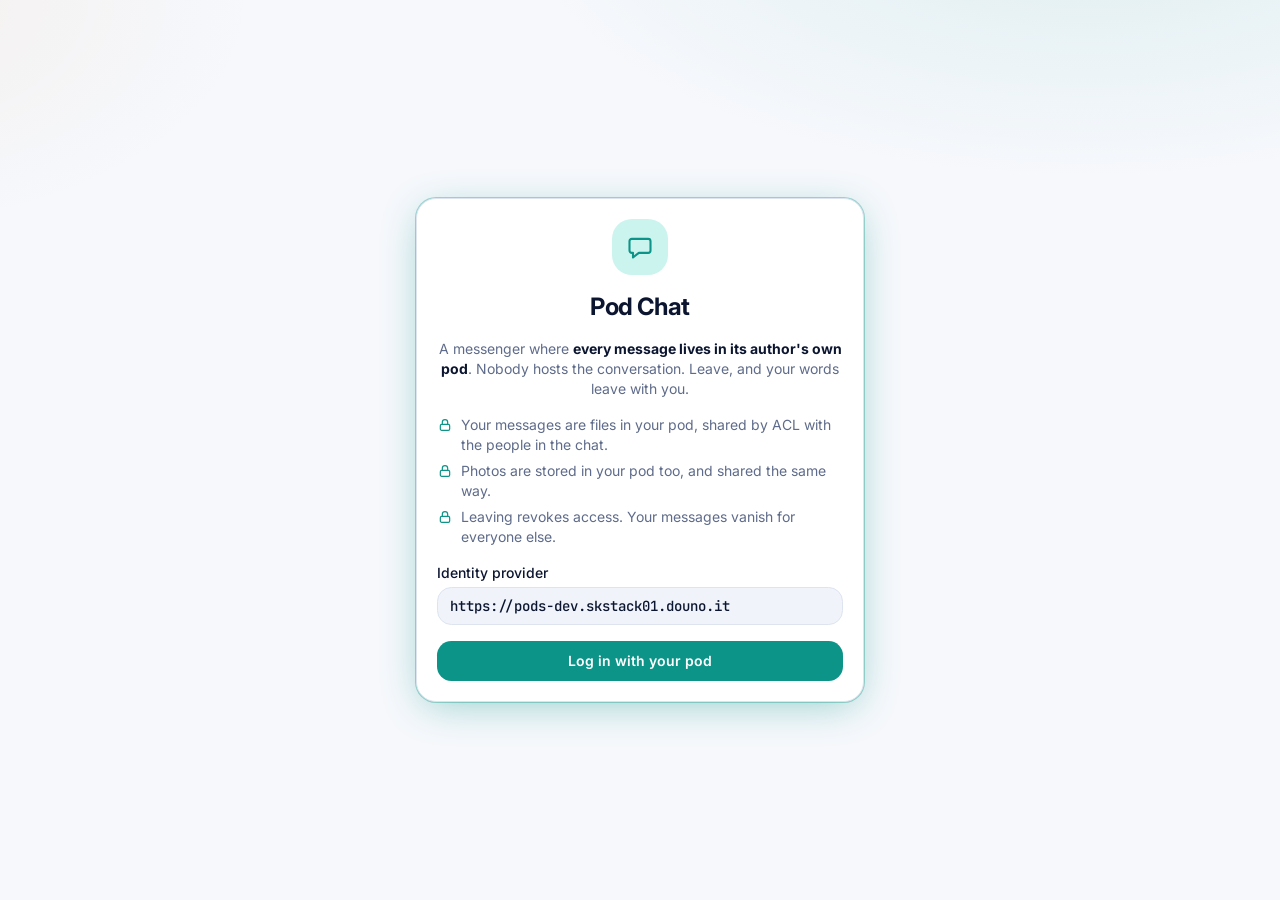
==== index.html @ c7bb0869 "deploy: Pod Chat from skpods b0cca74 Co-Authored-By: Claude Opus 5.5 <noreply@anthropic.com>" ====
<!doctype html>
<html lang="en">
  <head>
    <meta charset="UTF-8" />
    <meta name="viewport" content="width=device-width, initial-scale=1.0, viewport-fit=cover" />
    <meta name="theme-color" content="#0b1530" />
    <meta name="description" content="Pod Chat: a messenger where every message lives in its author's own Solid pod." />
    <title>Pod Chat</title>
    <link rel="icon" href="data:image/svg+xml,%3Csvg xmlns='http://www.w3.org/2000/svg' viewBox='0 0 32 32'%3E%3Crect width='32' height='32' rx='9' fill='%230b1530'/%3E%3Cpath d='M8 9h16a2 2 0 0 1 2 2v8a2 2 0 0 1-2 2h-8l-5 4v-4H8a2 2 0 0 1-2-2v-8a2 2 0 0 1 2-2z' fill='%232dd4bf'/%3E%3C/svg%3E" />
    <link rel="preconnect" href="https://fonts.googleapis.com" />
    <link rel="preconnect" href="https://fonts.gstatic.com" crossorigin />
    <link href="https://fonts.googleapis.com/css2?family=Inter:wght@400;500;600;700&family=JetBrains+Mono:wght@400;500&display=swap" rel="stylesheet" />
    <script type="module" crossorigin src="/assets/index-Bo4i4Fos.js"></script>
    <link rel="stylesheet" crossorigin href="/assets/index-zlGvlYJm.css">
  </head>
  <body>
    <div id="root"></div>
  </body>
</html>
---- assets/index-zlGvlYJm.css ----
*,:before,:after{--tw-border-spacing-x: 0;--tw-border-spacing-y: 0;--tw-translate-x: 0;--tw-translate-y: 0;--tw-rotate: 0;--tw-skew-x: 0;--tw-skew-y: 0;--tw-scale-x: 1;--tw-scale-y: 1;--tw-pan-x: ;--tw-pan-y: ;--tw-pinch-zoom: ;--tw-scroll-snap-strictness: proximity;--tw-gradient-from-position: ;--tw-gradient-via-position: ;--tw-gradient-to-position: ;--tw-ordinal: ;--tw-slashed-zero: ;--tw-numeric-figure: ;--tw-numeric-spacing: ;--tw-numeric-fraction: ;--tw-ring-inset: ;--tw-ring-offset-width: 0px;--tw-ring-offset-color: #fff;--tw-ring-color: rgb(59 130 246 / .5);--tw-ring-offset-shadow: 0 0 #0000;--tw-ring-shadow: 0 0 #0000;--tw-shadow: 0 0 #0000;--tw-shadow-colored: 0 0 #0000;--tw-blur: ;--tw-brightness: ;--tw-contrast: ;--tw-grayscale: ;--tw-hue-rotate: ;--tw-invert: ;--tw-saturate: ;--tw-sepia: ;--tw-drop-shadow: ;--tw-backdrop-blur: ;--tw-backdrop-brightness: ;--tw-backdrop-contrast: ;--tw-backdrop-grayscale: ;--tw-backdrop-hue-rotate: ;--tw-backdrop-invert: ;--tw-backdrop-opacity: ;--tw-backdrop-saturate: ;--tw-backdrop-sepia: ;--tw-contain-size: ;--tw-contain-layout: ;--tw-contain-paint: ;--tw-contain-style: }::backdrop{--tw-border-spacing-x: 0;--tw-border-spacing-y: 0;--tw-translate-x: 0;--tw-translate-y: 0;--tw-rotate: 0;--tw-skew-x: 0;--tw-skew-y: 0;--tw-scale-x: 1;--tw-scale-y: 1;--tw-pan-x: ;--tw-pan-y: ;--tw-pinch-zoom: ;--tw-scroll-snap-strictness: proximity;--tw-gradient-from-position: ;--tw-gradient-via-position: ;--tw-gradient-to-position: ;--tw-ordinal: ;--tw-slashed-zero: ;--tw-numeric-figure: ;--tw-numeric-spacing: ;--tw-numeric-fraction: ;--tw-ring-inset: ;--tw-ring-offset-width: 0px;--tw-ring-offset-color: #fff;--tw-ring-color: rgb(59 130 246 / .5);--tw-ring-offset-shadow: 0 0 #0000;--tw-ring-shadow: 0 0 #0000;--tw-shadow: 0 0 #0000;--tw-shadow-colored: 0 0 #0000;--tw-blur: ;--tw-brightness: ;--tw-contrast: ;--tw-grayscale: ;--tw-hue-rotate: ;--tw-invert: ;--tw-saturate: ;--tw-sepia: ;--tw-drop-shadow: ;--tw-backdrop-blur: ;--tw-backdrop-brightness: ;--tw-backdrop-contrast: ;--tw-backdrop-grayscale: ;--tw-backdrop-hue-rotate: ;--tw-backdrop-invert: ;--tw-backdrop-opacity: ;--tw-backdrop-saturate: ;--tw-backdrop-sepia: ;--tw-contain-size: ;--tw-contain-layout: ;--tw-contain-paint: ;--tw-contain-style: }*,:before,:after{box-sizing:border-box;border-width:0;border-style:solid;border-color:#e5e7eb}:before,:after{--tw-content: ""}html,:host{line-height:1.5;-webkit-text-size-adjust:100%;-moz-tab-size:4;-o-tab-size:4;tab-size:4;font-family:Inter,ui-sans-serif,system-ui,-apple-system,Segoe UI,Roboto,sans-serif;font-feature-settings:normal;font-variation-settings:normal;-webkit-tap-highlight-color:transparent}body{margin:0;line-height:inherit}hr{height:0;color:inherit;border-top-width:1px}abbr:where([title]){-webkit-text-decoration:underline dotted;text-decoration:underline dotted}h1,h2,h3,h4,h5,h6{font-size:inherit;font-weight:inherit}a{color:inherit;text-decoration:inherit}b,strong{font-weight:bolder}code,kbd,samp,pre{font-family:JetBrains Mono,ui-monospace,SFMono-Regular,Menlo,monospace;font-feature-settings:normal;font-variation-settings:normal;font-size:1em}small{font-size:80%}sub,sup{font-size:75%;line-height:0;position:relative;vertical-align:baseline}sub{bottom:-.25em}sup{top:-.5em}table{text-indent:0;border-color:inherit;border-collapse:collapse}button,input,optgroup,select,textarea{font-family:inherit;font-feature-settings:inherit;font-variation-settings:inherit;font-size:100%;font-weight:inherit;line-height:inherit;letter-spacing:inherit;color:inherit;margin:0;padding:0}button,select{text-transform:none}button,input:where([type=button]),input:where([type=reset]),input:where([type=submit]){-webkit-appearance:button;background-color:transparent;background-image:none}:-moz-focusring{outline:auto}:-moz-ui-invalid{box-shadow:none}progress{vertical-align:baseline}::-webkit-inner-spin-button,::-webkit-outer-spin-button{height:auto}[type=search]{-webkit-appearance:textfield;outline-offset:-2px}::-webkit-search-decoration{-webkit-appearance:none}::-webkit-file-upload-button{-webkit-appearance:button;font:inherit}summary{display:list-item}blockquote,dl,dd,h1,h2,h3,h4,h5,h6,hr,figure,p,pre{margin:0}fieldset{margin:0;padding:0}legend{padding:0}ol,ul,menu{list-style:none;margin:0;padding:0}dialog{padding:0}textarea{resize:vertical}input::-moz-placeholder,textarea::-moz-placeholder{opacity:1;color:#9ca3af}input::placeholder,textarea::placeholder{opacity:1;color:#9ca3af}button,[role=button]{cursor:pointer}:disabled{cursor:default}img,svg,video,canvas,audio,iframe,embed,object{display:block;vertical-align:middle}img,video{max-width:100%;height:auto}[hidden]:where(:not([hidden=until-found])){display:none}html{--tw-bg-opacity: 1;background-color:rgb(var(--skp-bg) / var(--tw-bg-opacity, 1));font-family:Inter,ui-sans-serif,system-ui,-apple-system,Segoe UI,Roboto,sans-serif;--tw-text-opacity: 1;color:rgb(var(--skp-ink) / var(--tw-text-opacity, 1));-webkit-font-smoothing:antialiased;-moz-osx-font-smoothing:grayscale}body{min-height:100vh;background-image:radial-gradient(60rem 28rem at 85% -10%,rgb(var(--skp-brand) / .1),transparent 60%),radial-gradient(40rem 24rem at -10% 0%,rgb(var(--skp-warm) / .06),transparent 60%);background-attachment:fixed}:focus-visible{outline:2px solid transparent;outline-offset:2px;--tw-ring-offset-shadow: var(--tw-ring-inset) 0 0 0 var(--tw-ring-offset-width) var(--tw-ring-offset-color);--tw-ring-shadow: var(--tw-ring-inset) 0 0 0 calc(2px + var(--tw-ring-offset-width)) var(--tw-ring-color);box-shadow:var(--tw-ring-offset-shadow),var(--tw-ring-shadow),var(--tw-shadow, 0 0 #0000);--tw-ring-opacity: 1;--tw-ring-color: rgb(var(--skp-brand) / var(--tw-ring-opacity, 1));--tw-ring-offset-width: 2px;--tw-ring-offset-color: rgb(var(--skp-bg) / 1)}::-moz-selection{background:rgb(var(--skp-brand) / .3)}::selection{background:rgb(var(--skp-brand) / .3)}.container{width:100%}@media (min-width: 640px){.container{max-width:640px}}@media (min-width: 768px){.container{max-width:768px}}@media (min-width: 1024px){.container{max-width:1024px}}@media (min-width: 1280px){.container{max-width:1280px}}@media (min-width: 1536px){.container{max-width:1536px}}.skp-card{border-radius:1.25rem;border-width:1px;--tw-border-opacity: 1;border-color:rgb(var(--skp-line) / var(--tw-border-opacity, 1));--tw-bg-opacity: 1;background-color:rgb(var(--skp-surface) / var(--tw-bg-opacity, 1));--tw-shadow: 0 1px 2px rgb(var(--skp-shadow) / .06), 0 8px 24px -12px rgb(var(--skp-shadow) / .18);--tw-shadow-colored: 0 1px 2px var(--tw-shadow-color), 0 8px 24px -12px var(--tw-shadow-color);box-shadow:var(--tw-ring-offset-shadow, 0 0 #0000),var(--tw-ring-shadow, 0 0 #0000),var(--tw-shadow)}.skp-btn-primary{display:inline-flex;align-items:center;justify-content:center;gap:.5rem;border-radius:.9rem;padding:.625rem 1rem;font-size:.875rem;line-height:1.25rem;font-weight:600;transition-property:color,background-color,border-color,text-decoration-color,fill,stroke,opacity,box-shadow,transform,filter,backdrop-filter;transition-timing-function:cubic-bezier(.4,0,.2,1);transition-duration:.15s}.skp-btn-primary:active{--tw-scale-x: .98;--tw-scale-y: .98;transform:translate(var(--tw-translate-x),var(--tw-translate-y)) rotate(var(--tw-rotate)) skew(var(--tw-skew-x)) skewY(var(--tw-skew-y)) scaleX(var(--tw-scale-x)) scaleY(var(--tw-scale-y))}.skp-btn-primary:disabled{pointer-events:none;opacity:.5}.skp-btn-primary{--tw-bg-opacity: 1;background-color:rgb(var(--skp-brand) / var(--tw-bg-opacity, 1));--tw-text-opacity: 1;color:rgb(var(--skp-brand-ink) / var(--tw-text-opacity, 1))}.skp-btn-primary:hover{--tw-shadow: 0 0 0 1px rgb(var(--skp-brand) / .35), 0 8px 40px -8px rgb(var(--skp-brand) / .45);--tw-shadow-colored: 0 0 0 1px var(--tw-shadow-color), 0 8px 40px -8px var(--tw-shadow-color);box-shadow:var(--tw-ring-offset-shadow, 0 0 #0000),var(--tw-ring-shadow, 0 0 #0000),var(--tw-shadow)}.skp-btn-secondary{display:inline-flex;align-items:center;justify-content:center;gap:.5rem;border-radius:.9rem;padding:.625rem 1rem;font-size:.875rem;line-height:1.25rem;font-weight:600;transition-property:color,background-color,border-color,text-decoration-color,fill,stroke,opacity,box-shadow,transform,filter,backdrop-filter;transition-timing-function:cubic-bezier(.4,0,.2,1);transition-duration:.15s}.skp-btn-secondary:active{--tw-scale-x: .98;--tw-scale-y: .98;transform:translate(var(--tw-translate-x),var(--tw-translate-y)) rotate(var(--tw-rotate)) skew(var(--tw-skew-x)) skewY(var(--tw-skew-y)) scaleX(var(--tw-scale-x)) scaleY(var(--tw-scale-y))}.skp-btn-secondary:disabled{pointer-events:none;opacity:.5}.skp-btn-secondary{border-width:1px;--tw-border-opacity: 1;border-color:rgb(var(--skp-line) / var(--tw-border-opacity, 1));--tw-bg-opacity: 1;background-color:rgb(var(--skp-surface-2) / var(--tw-bg-opacity, 1));--tw-text-opacity: 1;color:rgb(var(--skp-ink) / var(--tw-text-opacity, 1))}.skp-btn-secondary:hover{border-color:rgb(var(--skp-brand) / .6)}.skp-btn-danger{display:inline-flex;align-items:center;justify-content:center;gap:.5rem;border-radius:.9rem;padding:.625rem 1rem;font-size:.875rem;line-height:1.25rem;font-weight:600;transition-property:color,background-color,border-color,text-decoration-color,fill,stroke,opacity,box-shadow,transform,filter,backdrop-filter;transition-timing-function:cubic-bezier(.4,0,.2,1);transition-duration:.15s}.skp-btn-danger:active{--tw-scale-x: .98;--tw-scale-y: .98;transform:translate(var(--tw-translate-x),var(--tw-translate-y)) rotate(var(--tw-rotate)) skew(var(--tw-skew-x)) skewY(var(--tw-skew-y)) scaleX(var(--tw-scale-x)) scaleY(var(--tw-scale-y))}.skp-btn-danger:disabled{pointer-events:none;opacity:.5}.skp-btn-danger{border-width:1px;border-color:rgb(var(--skp-danger) / .3);background-color:rgb(var(--skp-danger) / .1);--tw-text-opacity: 1;color:rgb(var(--skp-danger) / var(--tw-text-opacity, 1))}.skp-btn-danger:hover{background-color:rgb(var(--skp-danger) / .15)}.skp-btn-ghost{display:inline-flex;align-items:center;justify-content:center;gap:.5rem;border-radius:.9rem;padding:.625rem 1rem;font-size:.875rem;line-height:1.25rem;font-weight:600;transition-property:color,background-color,border-color,text-decoration-color,fill,stroke,opacity,box-shadow,transform,filter,backdrop-filter;transition-timing-function:cubic-bezier(.4,0,.2,1);transition-duration:.15s}.skp-btn-ghost:active{--tw-scale-x: .98;--tw-scale-y: .98;transform:translate(var(--tw-translate-x),var(--tw-translate-y)) rotate(var(--tw-rotate)) skew(var(--tw-skew-x)) skewY(var(--tw-skew-y)) scaleX(var(--tw-scale-x)) scaleY(var(--tw-scale-y))}.skp-btn-ghost:disabled{pointer-events:none;opacity:.5}.skp-btn-ghost{--tw-text-opacity: 1;color:rgb(var(--skp-muted) / var(--tw-text-opacity, 1))}.skp-btn-ghost:hover{--tw-bg-opacity: 1;background-color:rgb(var(--skp-surface-2) / var(--tw-bg-opacity, 1));--tw-text-opacity: 1;color:rgb(var(--skp-ink) / var(--tw-text-opacity, 1))}.sr-only{position:absolute;width:1px;height:1px;padding:0;margin:-1px;overflow:hidden;clip:rect(0,0,0,0);white-space:nowrap;border-width:0}.pointer-events-none{pointer-events:none}.pointer-events-auto{pointer-events:auto}.visible{visibility:visible}.collapse{visibility:collapse}.static{position:static}.fixed{position:fixed}.absolute{position:absolute}.relative{position:relative}.sticky{position:sticky}.inset-0{top:0;right:0;bottom:0;left:0}.inset-x-0{left:0;right:0}.inset-y-0{top:0;bottom:0}.-left-\[5px\]{left:-5px}.bottom-0{bottom:0}.bottom-2{bottom:.5rem}.bottom-20{bottom:5rem}.left-0{left:0}.left-0\.5{left:.125rem}.left-3{left:.75rem}.left-full{left:100%}.right-0{right:0}.right-\[28\%\]{right:28%}.top-0{top:0}.top-0\.5{top:.125rem}.top-1\.5{top:.375rem}.top-1\/2{top:50%}.z-10{z-index:10}.z-30{z-index:30}.z-40{z-index:40}.z-50{z-index:50}.m-4{margin:1rem}.m-auto{margin:auto}.mx-3{margin-left:.75rem;margin-right:.75rem}.mx-auto{margin-left:auto;margin-right:auto}.my-1\.5{margin-top:.375rem;margin-bottom:.375rem}.my-3{margin-top:.75rem;margin-bottom:.75rem}.mb-0\.5{margin-bottom:.125rem}.mb-1{margin-bottom:.25rem}.mb-2{margin-bottom:.5rem}.mb-3{margin-bottom:.75rem}.mb-4{margin-bottom:1rem}.ml-1{margin-left:.25rem}.ml-2{margin-left:.5rem}.ml-3{margin-left:.75rem}.ml-4{margin-left:1rem}.ml-auto{margin-left:auto}.mt-0\.5{margin-top:.125rem}.mt-1{margin-top:.25rem}.mt-10{margin-top:2.5rem}.mt-2{margin-top:.5rem}.mt-2\.5{margin-top:.625rem}.mt-3{margin-top:.75rem}.mt-5{margin-top:1.25rem}.block{display:block}.inline-block{display:inline-block}.flex{display:flex}.inline-flex{display:inline-flex}.\!hidden{display:none!important}.hidden{display:none}.\!h-10{height:2.5rem!important}.\!h-11{height:2.75rem!important}.\!h-4{height:1rem!important}.\!h-7{height:1.75rem!important}.h-1{height:.25rem}.h-10{height:2.5rem}.h-11{height:2.75rem}.h-12{height:3rem}.h-14{height:3.5rem}.h-16{height:4rem}.h-2{height:.5rem}.h-2\.5{height:.625rem}.h-3{height:.75rem}.h-5{height:1.25rem}.h-6{height:1.5rem}.h-7{height:1.75rem}.h-9{height:2.25rem}.h-\[100dvh\]{height:100dvh}.h-\[4\.25rem\]{height:4.25rem}.h-auto{height:auto}.h-full{height:100%}.max-h-36{max-height:9rem}.max-h-\[92dvh\]{max-height:92dvh}.max-h-full{max-height:100%}.min-h-0{min-height:0px}.min-h-\[2\.75rem\]{min-height:2.75rem}.min-h-screen{min-height:100vh}.\!w-10{width:2.5rem!important}.\!w-11{width:2.75rem!important}.\!w-4{width:1rem!important}.\!w-7{width:1.75rem!important}.w-1{width:.25rem}.w-1\/2{width:50%}.w-11{width:2.75rem}.w-12{width:3rem}.w-14{width:3.5rem}.w-2{width:.5rem}.w-2\.5{width:.625rem}.w-2\/3{width:66.666667%}.w-3\/5{width:60%}.w-40{width:10rem}.w-48{width:12rem}.w-5{width:1.25rem}.w-6{width:1.5rem}.w-7{width:1.75rem}.w-9{width:2.25rem}.w-\[min\(16rem\,70vw\)\]{width:min(16rem,70vw)}.w-full{width:100%}.min-w-0{min-width:0px}.min-w-16{min-width:4rem}.min-w-\[1\.4rem\]{min-width:1.4rem}.max-w-3xl{max-width:48rem}.max-w-40{max-width:10rem}.max-w-5xl{max-width:64rem}.max-w-\[82\%\]{max-width:82%}.max-w-full{max-width:100%}.max-w-md{max-width:28rem}.max-w-sm{max-width:24rem}.max-w-xs{max-width:20rem}.flex-1{flex:1 1 0%}.shrink-0{flex-shrink:0}.grow{flex-grow:1}.-translate-y-1\/2{--tw-translate-y: -50%;transform:translate(var(--tw-translate-x),var(--tw-translate-y)) rotate(var(--tw-rotate)) skew(var(--tw-skew-x)) skewY(var(--tw-skew-y)) scaleX(var(--tw-scale-x)) scaleY(var(--tw-scale-y))}.translate-x-5{--tw-translate-x: 1.25rem;transform:translate(var(--tw-translate-x),var(--tw-translate-y)) rotate(var(--tw-rotate)) skew(var(--tw-skew-x)) skewY(var(--tw-skew-y)) scaleX(var(--tw-scale-x)) scaleY(var(--tw-scale-y))}@keyframes dissolve{0%{opacity:1;filter:blur(0)}45%{opacity:.35;filter:blur(4px)}to{opacity:.85;filter:blur(0)}}.animate-dissolve{animation:dissolve .9s ease-out both}@keyframes fade-up{0%{opacity:0;transform:translateY(8px)}to{opacity:1;transform:none}}.animate-fade-up{animation:fade-up .35s ease-out both}@keyframes ping{75%,to{transform:scale(2);opacity:0}}.animate-ping{animation:ping 1s cubic-bezier(0,0,.2,1) infinite}@keyframes pop{0%{transform:scale(.96);opacity:0}to{transform:scale(1);opacity:1}}.animate-pop{animation:pop .18s ease-out both}@keyframes pulse{50%{opacity:.5}}.animate-pulse{animation:pulse 2s cubic-bezier(.4,0,.6,1) infinite}@keyframes pulse-ring{0%{box-shadow:0 0 rgb(var(--skp-brand) / .5)}to{box-shadow:0 0 0 10px rgb(var(--skp-brand) / 0)}}.animate-pulse-ring{animation:pulse-ring 1.6s ease-out infinite}@keyframes rise{0%{opacity:0;transform:translateY(6px) scale(.98)}to{opacity:1;transform:none}}.animate-rise{animation:rise .22s ease-out both}@keyframes spin{to{transform:rotate(360deg)}}.animate-spin{animation:spin 1s linear infinite}@keyframes toast-in{0%{opacity:0;transform:translateY(12px) scale(.98)}to{opacity:1;transform:none}}.animate-toast-in{animation:toast-in .22s ease-out both}.select-none{-webkit-user-select:none;-moz-user-select:none;user-select:none}.select-text{-webkit-user-select:text;-moz-user-select:text;user-select:text}.resize-none{resize:none}.flex-row{flex-direction:row}.flex-row-reverse{flex-direction:row-reverse}.flex-col{flex-direction:column}.flex-wrap{flex-wrap:wrap}.items-start{align-items:flex-start}.items-end{align-items:flex-end}.items-center{align-items:center}.items-baseline{align-items:baseline}.justify-start{justify-content:flex-start}.justify-end{justify-content:flex-end}.justify-center{justify-content:center}.justify-between{justify-content:space-between}.gap-0\.5{gap:.125rem}.gap-1{gap:.25rem}.gap-1\.5{gap:.375rem}.gap-2{gap:.5rem}.gap-3{gap:.75rem}.gap-x-3{-moz-column-gap:.75rem;column-gap:.75rem}.-space-x-1\.5>:not([hidden])~:not([hidden]){--tw-space-x-reverse: 0;margin-right:calc(-.375rem * var(--tw-space-x-reverse));margin-left:calc(-.375rem * calc(1 - var(--tw-space-x-reverse)))}.space-y-1>:not([hidden])~:not([hidden]){--tw-space-y-reverse: 0;margin-top:calc(.25rem * calc(1 - var(--tw-space-y-reverse)));margin-bottom:calc(.25rem * var(--tw-space-y-reverse))}.space-y-1\.5>:not([hidden])~:not([hidden]){--tw-space-y-reverse: 0;margin-top:calc(.375rem * calc(1 - var(--tw-space-y-reverse)));margin-bottom:calc(.375rem * var(--tw-space-y-reverse))}.space-y-2>:not([hidden])~:not([hidden]){--tw-space-y-reverse: 0;margin-top:calc(.5rem * calc(1 - var(--tw-space-y-reverse)));margin-bottom:calc(.5rem * var(--tw-space-y-reverse))}.space-y-3>:not([hidden])~:not([hidden]){--tw-space-y-reverse: 0;margin-top:calc(.75rem * calc(1 - var(--tw-space-y-reverse)));margin-bottom:calc(.75rem * var(--tw-space-y-reverse))}.space-y-4>:not([hidden])~:not([hidden]){--tw-space-y-reverse: 0;margin-top:calc(1rem * calc(1 - var(--tw-space-y-reverse)));margin-bottom:calc(1rem * var(--tw-space-y-reverse))}.space-y-6>:not([hidden])~:not([hidden]){--tw-space-y-reverse: 0;margin-top:calc(1.5rem * calc(1 - var(--tw-space-y-reverse)));margin-bottom:calc(1.5rem * var(--tw-space-y-reverse))}.divide-y>:not([hidden])~:not([hidden]){--tw-divide-y-reverse: 0;border-top-width:calc(1px * calc(1 - var(--tw-divide-y-reverse)));border-bottom-width:calc(1px * var(--tw-divide-y-reverse))}.divide-line>:not([hidden])~:not([hidden]){--tw-divide-opacity: 1;border-color:rgb(var(--skp-line) / var(--tw-divide-opacity, 1))}.self-end{align-self:flex-end}.overflow-hidden{overflow:hidden}.overflow-y-auto{overflow-y:auto}.overscroll-contain{overscroll-behavior:contain}.truncate{overflow:hidden;text-overflow:ellipsis;white-space:nowrap}.whitespace-pre-wrap{white-space:pre-wrap}.break-words{overflow-wrap:break-word}.break-all{word-break:break-all}.\!rounded-full{border-radius:9999px!important}.rounded{border-radius:.25rem}.rounded-2xl{border-radius:1.25rem}.rounded-3xl{border-radius:1.5rem}.rounded-full{border-radius:9999px}.rounded-lg{border-radius:.5rem}.rounded-md{border-radius:.375rem}.rounded-xl{border-radius:.9rem}.rounded-b-none{border-bottom-right-radius:0;border-bottom-left-radius:0}.rounded-bl-md{border-bottom-left-radius:.375rem}.rounded-br-md{border-bottom-right-radius:.375rem}.rounded-tl-md{border-top-left-radius:.375rem}.rounded-tr-md{border-top-right-radius:.375rem}.border{border-width:1px}.border-b{border-bottom-width:1px}.border-l{border-left-width:1px}.border-r{border-right-width:1px}.border-t{border-top-width:1px}.border-dashed{border-style:dashed}.border-brand{--tw-border-opacity: 1;border-color:rgb(var(--skp-brand) / var(--tw-border-opacity, 1))}.border-brand\/40{border-color:rgb(var(--skp-brand) / .4)}.border-danger\/30{border-color:rgb(var(--skp-danger) / .3)}.border-danger\/40{border-color:rgb(var(--skp-danger) / .4)}.border-line{--tw-border-opacity: 1;border-color:rgb(var(--skp-line) / var(--tw-border-opacity, 1))}.border-ok\/30{border-color:rgb(var(--skp-ok) / .3)}.border-ok\/40{border-color:rgb(var(--skp-ok) / .4)}.border-teal-700{--tw-border-opacity: 1;border-color:rgb(15 118 110 / var(--tw-border-opacity, 1))}.border-transparent{border-color:transparent}.border-warm\/40{border-color:rgb(var(--skp-warm) / .4)}.border-warn\/30{border-color:rgb(var(--skp-warn) / .3)}.border-warn\/40{border-color:rgb(var(--skp-warn) / .4)}.bg-bg{--tw-bg-opacity: 1;background-color:rgb(var(--skp-bg) / var(--tw-bg-opacity, 1))}.bg-bg\/80{background-color:rgb(var(--skp-bg) / .8)}.bg-bg\/90{background-color:rgb(var(--skp-bg) / .9)}.bg-black\/85{background-color:#000000d9}.bg-brand{--tw-bg-opacity: 1;background-color:rgb(var(--skp-brand) / var(--tw-bg-opacity, 1))}.bg-brand-soft{--tw-bg-opacity: 1;background-color:rgb(var(--skp-brand-soft) / var(--tw-bg-opacity, 1))}.bg-brand-soft\/50{background-color:rgb(var(--skp-brand-soft) / .5)}.bg-brand-soft\/60{background-color:rgb(var(--skp-brand-soft) / .6)}.bg-brand\/10{background-color:rgb(var(--skp-brand) / .1)}.bg-danger{--tw-bg-opacity: 1;background-color:rgb(var(--skp-danger) / var(--tw-bg-opacity, 1))}.bg-danger\/10{background-color:rgb(var(--skp-danger) / .1)}.bg-danger\/5{background-color:rgb(var(--skp-danger) / .05)}.bg-line{--tw-bg-opacity: 1;background-color:rgb(var(--skp-line) / var(--tw-bg-opacity, 1))}.bg-muted{--tw-bg-opacity: 1;background-color:rgb(var(--skp-muted) / var(--tw-bg-opacity, 1))}.bg-navy-950\/60{background-color:#070d1f99}.bg-ok{--tw-bg-opacity: 1;background-color:rgb(var(--skp-ok) / var(--tw-bg-opacity, 1))}.bg-ok\/10{background-color:rgb(var(--skp-ok) / .1)}.bg-surface{--tw-bg-opacity: 1;background-color:rgb(var(--skp-surface) / var(--tw-bg-opacity, 1))}.bg-surface-2{--tw-bg-opacity: 1;background-color:rgb(var(--skp-surface-2) / var(--tw-bg-opacity, 1))}.bg-surface\/90{background-color:rgb(var(--skp-surface) / .9)}.bg-surface\/95{background-color:rgb(var(--skp-surface) / .95)}.bg-teal-700{--tw-bg-opacity: 1;background-color:rgb(15 118 110 / var(--tw-bg-opacity, 1))}.bg-warm{--tw-bg-opacity: 1;background-color:rgb(var(--skp-warm) / var(--tw-bg-opacity, 1))}.bg-warm-soft{--tw-bg-opacity: 1;background-color:rgb(var(--skp-warm-soft) / var(--tw-bg-opacity, 1))}.bg-warm-soft\/60{background-color:rgb(var(--skp-warm-soft) / .6)}.bg-warn{--tw-bg-opacity: 1;background-color:rgb(var(--skp-warn) / var(--tw-bg-opacity, 1))}.bg-warn\/10{background-color:rgb(var(--skp-warn) / .1)}.bg-white{--tw-bg-opacity: 1;background-color:rgb(255 255 255 / var(--tw-bg-opacity, 1))}.bg-gradient-to-br{background-image:linear-gradient(to bottom right,var(--tw-gradient-stops))}.from-amber-400{--tw-gradient-from: #fbbf24 var(--tw-gradient-from-position);--tw-gradient-to: rgb(251 191 36 / 0) var(--tw-gradient-to-position);--tw-gradient-stops: var(--tw-gradient-from), var(--tw-gradient-to)}.from-emerald-400{--tw-gradient-from: #34d399 var(--tw-gradient-from-position);--tw-gradient-to: rgb(52 211 153 / 0) var(--tw-gradient-to-position);--tw-gradient-stops: var(--tw-gradient-from), var(--tw-gradient-to)}.from-indigo-400{--tw-gradient-from: #818cf8 var(--tw-gradient-from-position);--tw-gradient-to: rgb(129 140 248 / 0) var(--tw-gradient-to-position);--tw-gradient-stops: var(--tw-gradient-from), var(--tw-gradient-to)}.from-rose-400{--tw-gradient-from: #fb7185 var(--tw-gradient-from-position);--tw-gradient-to: rgb(251 113 133 / 0) var(--tw-gradient-to-position);--tw-gradient-stops: var(--tw-gradient-from), var(--tw-gradient-to)}.from-sky-400{--tw-gradient-from: #38bdf8 var(--tw-gradient-from-position);--tw-gradient-to: rgb(56 189 248 / 0) var(--tw-gradient-to-position);--tw-gradient-stops: var(--tw-gradient-from), var(--tw-gradient-to)}.from-teal-400{--tw-gradient-from: #2dd4bf var(--tw-gradient-from-position);--tw-gradient-to: rgb(45 212 191 / 0) var(--tw-gradient-to-position);--tw-gradient-stops: var(--tw-gradient-from), var(--tw-gradient-to)}.to-blue-600{--tw-gradient-to: #2563eb var(--tw-gradient-to-position)}.to-cyan-600{--tw-gradient-to: #0891b2 var(--tw-gradient-to-position)}.to-orange-600{--tw-gradient-to: #ea580c var(--tw-gradient-to-position)}.to-pink-600{--tw-gradient-to: #db2777 var(--tw-gradient-to-position)}.to-teal-600{--tw-gradient-to: #0d9488 var(--tw-gradient-to-position)}.to-violet-600{--tw-gradient-to: #7c3aed var(--tw-gradient-to-position)}.object-cover{-o-object-fit:cover;object-fit:cover}.\!p-0{padding:0!important}.\!p-2{padding:.5rem!important}.p-0{padding:0}.p-1{padding:.25rem}.p-1\.5{padding:.375rem}.p-2{padding:.5rem}.p-3{padding:.75rem}.p-4{padding:1rem}.p-5{padding:1.25rem}.p-8{padding:2rem}.\!px-2\.5{padding-left:.625rem!important;padding-right:.625rem!important}.\!px-3{padding-left:.75rem!important;padding-right:.75rem!important}.\!py-1\.5{padding-top:.375rem!important;padding-bottom:.375rem!important}.px-1{padding-left:.25rem;padding-right:.25rem}.px-1\.5{padding-left:.375rem;padding-right:.375rem}.px-2{padding-left:.5rem;padding-right:.5rem}.px-2\.5{padding-left:.625rem;padding-right:.625rem}.px-3{padding-left:.75rem;padding-right:.75rem}.px-3\.5{padding-left:.875rem;padding-right:.875rem}.px-4{padding-left:1rem;padding-right:1rem}.px-5{padding-left:1.25rem;padding-right:1.25rem}.px-6{padding-left:1.5rem;padding-right:1.5rem}.py-0\.5{padding-top:.125rem;padding-bottom:.125rem}.py-1{padding-top:.25rem;padding-bottom:.25rem}.py-1\.5{padding-top:.375rem;padding-bottom:.375rem}.py-10{padding-top:2.5rem;padding-bottom:2.5rem}.py-2{padding-top:.5rem;padding-bottom:.5rem}.py-2\.5{padding-top:.625rem;padding-bottom:.625rem}.py-3{padding-top:.75rem;padding-bottom:.75rem}.py-4{padding-top:1rem;padding-bottom:1rem}.py-6{padding-top:1.5rem;padding-bottom:1.5rem}.pb-1\.5{padding-bottom:.375rem}.pb-2{padding-bottom:.5rem}.pb-24{padding-bottom:6rem}.pb-28{padding-bottom:7rem}.pb-3{padding-bottom:.75rem}.pb-5{padding-bottom:1.25rem}.pb-\[env\(safe-area-inset-bottom\)\]{padding-bottom:env(safe-area-inset-bottom)}.pb-\[max\(0\.625rem\,env\(safe-area-inset-bottom\)\)\]{padding-bottom:max(.625rem,env(safe-area-inset-bottom))}.pb-\[max\(0\.75rem\,env\(safe-area-inset-bottom\)\)\]{padding-bottom:max(.75rem,env(safe-area-inset-bottom))}.pl-1{padding-left:.25rem}.pl-5{padding-left:1.25rem}.pl-6{padding-left:1.5rem}.pl-9{padding-left:2.25rem}.pr-3{padding-right:.75rem}.pt-1\.5{padding-top:.375rem}.pt-2{padding-top:.5rem}.pt-3{padding-top:.75rem}.pt-4{padding-top:1rem}.pt-5{padding-top:1.25rem}.text-left{text-align:left}.text-center{text-align:center}.text-right{text-align:right}.align-middle{vertical-align:middle}.font-mono{font-family:JetBrains Mono,ui-monospace,SFMono-Regular,Menlo,monospace}.\!text-\[10px\]{font-size:10px!important}.\!text-\[8px\]{font-size:8px!important}.\!text-base{font-size:1rem!important;line-height:1.5rem!important}.text-2xl{font-size:1.5rem;line-height:2rem}.text-\[10px\]{font-size:10px}.text-\[11px\]{font-size:11px}.text-\[15px\]{font-size:15px}.text-base{font-size:1rem;line-height:1.5rem}.text-lg{font-size:1.125rem;line-height:1.75rem}.text-sm{font-size:.875rem;line-height:1.25rem}.text-xs{font-size:.75rem;line-height:1rem}.font-bold{font-weight:700}.font-medium{font-weight:500}.font-normal{font-weight:400}.font-semibold{font-weight:600}.uppercase{text-transform:uppercase}.italic{font-style:italic}.tabular-nums{--tw-numeric-spacing: tabular-nums;font-variant-numeric:var(--tw-ordinal) var(--tw-slashed-zero) var(--tw-numeric-figure) var(--tw-numeric-spacing) var(--tw-numeric-fraction)}.leading-snug{line-height:1.375}.leading-tight{line-height:1.25}.tracking-tight{letter-spacing:-.025em}.tracking-wide{letter-spacing:.025em}.text-amber-700{--tw-text-opacity: 1;color:rgb(180 83 9 / var(--tw-text-opacity, 1))}.text-brand{--tw-text-opacity: 1;color:rgb(var(--skp-brand) / var(--tw-text-opacity, 1))}.text-current{color:currentColor}.text-danger{--tw-text-opacity: 1;color:rgb(var(--skp-danger) / var(--tw-text-opacity, 1))}.text-emerald-700{--tw-text-opacity: 1;color:rgb(4 120 87 / var(--tw-text-opacity, 1))}.text-indigo-600{--tw-text-opacity: 1;color:rgb(79 70 229 / var(--tw-text-opacity, 1))}.text-ink{--tw-text-opacity: 1;color:rgb(var(--skp-ink) / var(--tw-text-opacity, 1))}.text-muted{--tw-text-opacity: 1;color:rgb(var(--skp-muted) / var(--tw-text-opacity, 1))}.text-navy-950{--tw-text-opacity: 1;color:rgb(7 13 31 / var(--tw-text-opacity, 1))}.text-ok{--tw-text-opacity: 1;color:rgb(var(--skp-ok) / var(--tw-text-opacity, 1))}.text-rose-600{--tw-text-opacity: 1;color:rgb(225 29 72 / var(--tw-text-opacity, 1))}.text-sky-700{--tw-text-opacity: 1;color:rgb(3 105 161 / var(--tw-text-opacity, 1))}.text-teal-700{--tw-text-opacity: 1;color:rgb(15 118 110 / var(--tw-text-opacity, 1))}.text-warm{--tw-text-opacity: 1;color:rgb(var(--skp-warm) / var(--tw-text-opacity, 1))}.text-warn{--tw-text-opacity: 1;color:rgb(var(--skp-warn) / var(--tw-text-opacity, 1))}.text-white{--tw-text-opacity: 1;color:rgb(255 255 255 / var(--tw-text-opacity, 1))}.underline{text-decoration-line:underline}.decoration-1{text-decoration-thickness:1px}.underline-offset-2{text-underline-offset:2px}.opacity-40{opacity:.4}.opacity-60{opacity:.6}.opacity-70{opacity:.7}.opacity-80{opacity:.8}.shadow{--tw-shadow: 0 1px 3px 0 rgb(0 0 0 / .1), 0 1px 2px -1px rgb(0 0 0 / .1);--tw-shadow-colored: 0 1px 3px 0 var(--tw-shadow-color), 0 1px 2px -1px var(--tw-shadow-color);box-shadow:var(--tw-ring-offset-shadow, 0 0 #0000),var(--tw-ring-shadow, 0 0 #0000),var(--tw-shadow)}.shadow-card{--tw-shadow: 0 1px 2px rgb(var(--skp-shadow) / .06), 0 8px 24px -12px rgb(var(--skp-shadow) / .18);--tw-shadow-colored: 0 1px 2px var(--tw-shadow-color), 0 8px 24px -12px var(--tw-shadow-color);box-shadow:var(--tw-ring-offset-shadow, 0 0 #0000),var(--tw-ring-shadow, 0 0 #0000),var(--tw-shadow)}.shadow-glow{--tw-shadow: 0 0 0 1px rgb(var(--skp-brand) / .35), 0 8px 40px -8px rgb(var(--skp-brand) / .45);--tw-shadow-colored: 0 0 0 1px var(--tw-shadow-color), 0 8px 40px -8px var(--tw-shadow-color);box-shadow:var(--tw-ring-offset-shadow, 0 0 #0000),var(--tw-ring-shadow, 0 0 #0000),var(--tw-shadow)}.shadow-sm{--tw-shadow: 0 1px 2px 0 rgb(0 0 0 / .05);--tw-shadow-colored: 0 1px 2px 0 var(--tw-shadow-color);box-shadow:var(--tw-ring-offset-shadow, 0 0 #0000),var(--tw-ring-shadow, 0 0 #0000),var(--tw-shadow)}.outline-none{outline:2px solid transparent;outline-offset:2px}.ring-1{--tw-ring-offset-shadow: var(--tw-ring-inset) 0 0 0 var(--tw-ring-offset-width) var(--tw-ring-offset-color);--tw-ring-shadow: var(--tw-ring-inset) 0 0 0 calc(1px + var(--tw-ring-offset-width)) var(--tw-ring-color);box-shadow:var(--tw-ring-offset-shadow),var(--tw-ring-shadow),var(--tw-shadow, 0 0 #0000)}.ring-2{--tw-ring-offset-shadow: var(--tw-ring-inset) 0 0 0 var(--tw-ring-offset-width) var(--tw-ring-offset-color);--tw-ring-shadow: var(--tw-ring-inset) 0 0 0 calc(2px + var(--tw-ring-offset-width)) var(--tw-ring-color);box-shadow:var(--tw-ring-offset-shadow),var(--tw-ring-shadow),var(--tw-shadow, 0 0 #0000)}.ring-4{--tw-ring-offset-shadow: var(--tw-ring-inset) 0 0 0 var(--tw-ring-offset-width) var(--tw-ring-offset-color);--tw-ring-shadow: var(--tw-ring-inset) 0 0 0 calc(4px + var(--tw-ring-offset-width)) var(--tw-ring-color);box-shadow:var(--tw-ring-offset-shadow),var(--tw-ring-shadow),var(--tw-shadow, 0 0 #0000)}.ring-brand\/70{--tw-ring-color: rgb(var(--skp-brand) / .7)}.ring-danger\/60{--tw-ring-color: rgb(var(--skp-danger) / .6)}.ring-line{--tw-ring-opacity: 1;--tw-ring-color: rgb(var(--skp-line) / var(--tw-ring-opacity, 1))}.ring-surface{--tw-ring-opacity: 1;--tw-ring-color: rgb(var(--skp-surface) / var(--tw-ring-opacity, 1))}.filter{filter:var(--tw-blur) var(--tw-brightness) var(--tw-contrast) var(--tw-grayscale) var(--tw-hue-rotate) var(--tw-invert) var(--tw-saturate) var(--tw-sepia) var(--tw-drop-shadow)}.backdrop-blur{--tw-backdrop-blur: blur(8px);-webkit-backdrop-filter:var(--tw-backdrop-blur) var(--tw-backdrop-brightness) var(--tw-backdrop-contrast) var(--tw-backdrop-grayscale) var(--tw-backdrop-hue-rotate) var(--tw-backdrop-invert) var(--tw-backdrop-opacity) var(--tw-backdrop-saturate) var(--tw-backdrop-sepia);backdrop-filter:var(--tw-backdrop-blur) var(--tw-backdrop-brightness) var(--tw-backdrop-contrast) var(--tw-backdrop-grayscale) var(--tw-backdrop-hue-rotate) var(--tw-backdrop-invert) var(--tw-backdrop-opacity) var(--tw-backdrop-saturate) var(--tw-backdrop-sepia)}.backdrop-blur-md{--tw-backdrop-blur: blur(12px);-webkit-backdrop-filter:var(--tw-backdrop-blur) var(--tw-backdrop-brightness) var(--tw-backdrop-contrast) var(--tw-backdrop-grayscale) var(--tw-backdrop-hue-rotate) var(--tw-backdrop-invert) var(--tw-backdrop-opacity) var(--tw-backdrop-saturate) var(--tw-backdrop-sepia);backdrop-filter:var(--tw-backdrop-blur) var(--tw-backdrop-brightness) var(--tw-backdrop-contrast) var(--tw-backdrop-grayscale) var(--tw-backdrop-hue-rotate) var(--tw-backdrop-invert) var(--tw-backdrop-opacity) var(--tw-backdrop-saturate) var(--tw-backdrop-sepia)}.backdrop-blur-sm{--tw-backdrop-blur: blur(4px);-webkit-backdrop-filter:var(--tw-backdrop-blur) var(--tw-backdrop-brightness) var(--tw-backdrop-contrast) var(--tw-backdrop-grayscale) var(--tw-backdrop-hue-rotate) var(--tw-backdrop-invert) var(--tw-backdrop-opacity) var(--tw-backdrop-saturate) var(--tw-backdrop-sepia);backdrop-filter:var(--tw-backdrop-blur) var(--tw-backdrop-brightness) var(--tw-backdrop-contrast) var(--tw-backdrop-grayscale) var(--tw-backdrop-hue-rotate) var(--tw-backdrop-invert) var(--tw-backdrop-opacity) var(--tw-backdrop-saturate) var(--tw-backdrop-sepia)}.transition{transition-property:color,background-color,border-color,text-decoration-color,fill,stroke,opacity,box-shadow,transform,filter,backdrop-filter;transition-timing-function:cubic-bezier(.4,0,.2,1);transition-duration:.15s}.transition-\[width\]{transition-property:width;transition-timing-function:cubic-bezier(.4,0,.2,1);transition-duration:.15s}.transition-transform{transition-property:transform;transition-timing-function:cubic-bezier(.4,0,.2,1);transition-duration:.15s}.duration-1000{transition-duration:1s}.ease-linear{transition-timing-function:linear}:root{--skp-bg: 246 248 252;--skp-surface: 255 255 255;--skp-surface-2: 240 244 250;--skp-line: 221 228 240;--skp-ink: 11 21 48;--skp-muted: 94 107 138;--skp-brand: 13 148 136;--skp-brand-soft: 204 244 238;--skp-brand-ink: 255 255 255;--skp-warm: 217 119 6;--skp-warm-soft: 254 236 200;--skp-ok: 22 163 74;--skp-warn: 202 138 4;--skp-danger: 220 38 38;--skp-shadow: 11 21 48;color-scheme:light}:root[data-theme=dark]{--skp-bg: 7 13 31;--skp-surface: 15 26 56;--skp-surface-2: 21 35 74;--skp-line: 36 54 104;--skp-ink: 233 239 252;--skp-muted: 150 165 200;--skp-brand: 45 212 191;--skp-brand-soft: 16 70 74;--skp-brand-ink: 6 20 28;--skp-warm: 251 176 64;--skp-warm-soft: 79 52 12;--skp-ok: 74 222 128;--skp-warn: 250 204 21;--skp-danger: 248 113 113;--skp-shadow: 0 0 0;color-scheme:dark}@media (prefers-color-scheme: dark){:root:not([data-theme=light]){--skp-bg: 7 13 31;--skp-surface: 15 26 56;--skp-surface-2: 21 35 74;--skp-line: 36 54 104;--skp-ink: 233 239 252;--skp-muted: 150 165 200;--skp-brand: 45 212 191;--skp-brand-soft: 16 70 74;--skp-brand-ink: 6 20 28;--skp-warm: 251 176 64;--skp-warm-soft: 79 52 12;--skp-ok: 74 222 128;--skp-warn: 250 204 21;--skp-danger: 248 113 113;--skp-shadow: 0 0 0;color-scheme:dark}}@media (prefers-reduced-motion: reduce){*,:before,:after{animation-duration:.01ms!important;animation-iteration-count:1!important;transition-duration:.01ms!important}}.placeholder\:text-muted::-moz-placeholder{--tw-text-opacity: 1;color:rgb(var(--skp-muted) / var(--tw-text-opacity, 1))}.placeholder\:text-muted::placeholder{--tw-text-opacity: 1;color:rgb(var(--skp-muted) / var(--tw-text-opacity, 1))}.before\:absolute:before{content:var(--tw-content);position:absolute}.before\:inset-0:before{content:var(--tw-content);top:0;right:0;bottom:0;left:0}.before\:-translate-x-full:before{content:var(--tw-content);--tw-translate-x: -100%;transform:translate(var(--tw-translate-x),var(--tw-translate-y)) rotate(var(--tw-rotate)) skew(var(--tw-skew-x)) skewY(var(--tw-skew-y)) scaleX(var(--tw-scale-x)) scaleY(var(--tw-scale-y))}@keyframes shimmer{to{content:var(--tw-content);transform:translate(100%)}}.before\:animate-shimmer:before{content:var(--tw-content);animation:shimmer 1.4s infinite}.before\:bg-gradient-to-r:before{content:var(--tw-content);background-image:linear-gradient(to right,var(--tw-gradient-stops))}.before\:from-transparent:before{content:var(--tw-content);--tw-gradient-from: transparent var(--tw-gradient-from-position);--tw-gradient-to: rgb(0 0 0 / 0) var(--tw-gradient-to-position);--tw-gradient-stops: var(--tw-gradient-from), var(--tw-gradient-to)}.before\:via-line\/60:before{content:var(--tw-content);--tw-gradient-to: rgb(var(--skp-line) / 0) var(--tw-gradient-to-position);--tw-gradient-stops: var(--tw-gradient-from), rgb(var(--skp-line) / .6) var(--tw-gradient-via-position), var(--tw-gradient-to)}.before\:to-transparent:before{content:var(--tw-content);--tw-gradient-to: transparent var(--tw-gradient-to-position)}.last\:pb-0:last-child{padding-bottom:0}.hover\:bg-black\/5:hover{background-color:#0000000d}.hover\:bg-surface:hover{--tw-bg-opacity: 1;background-color:rgb(var(--skp-surface) / var(--tw-bg-opacity, 1))}.hover\:bg-surface-2:hover{--tw-bg-opacity: 1;background-color:rgb(var(--skp-surface-2) / var(--tw-bg-opacity, 1))}.hover\:text-ink:hover{--tw-text-opacity: 1;color:rgb(var(--skp-ink) / var(--tw-text-opacity, 1))}.hover\:underline:hover{text-decoration-line:underline}.hover\:opacity-80:hover{opacity:.8}.focus\:not-sr-only:focus{position:static;width:auto;height:auto;padding:0;margin:0;overflow:visible;clip:auto;white-space:normal}.focus\:absolute:focus{position:absolute}.focus\:left-3:focus{left:.75rem}.focus\:top-3:focus{top:.75rem}.focus\:z-50:focus{z-index:50}.focus\:rounded-lg:focus{border-radius:.5rem}.focus\:border-brand:focus{--tw-border-opacity: 1;border-color:rgb(var(--skp-brand) / var(--tw-border-opacity, 1))}.focus\:bg-surface:focus{--tw-bg-opacity: 1;background-color:rgb(var(--skp-surface) / var(--tw-bg-opacity, 1))}.focus\:px-3:focus{padding-left:.75rem;padding-right:.75rem}.focus\:py-2:focus{padding-top:.5rem;padding-bottom:.5rem}.focus\:ring-2:focus{--tw-ring-offset-shadow: var(--tw-ring-inset) 0 0 0 var(--tw-ring-offset-width) var(--tw-ring-offset-color);--tw-ring-shadow: var(--tw-ring-inset) 0 0 0 calc(2px + var(--tw-ring-offset-width)) var(--tw-ring-color);box-shadow:var(--tw-ring-offset-shadow),var(--tw-ring-shadow),var(--tw-shadow, 0 0 #0000)}.focus\:ring-brand\/30:focus{--tw-ring-color: rgb(var(--skp-brand) / .3)}.focus-visible\:ring-2:focus-visible{--tw-ring-offset-shadow: var(--tw-ring-inset) 0 0 0 var(--tw-ring-offset-width) var(--tw-ring-offset-color);--tw-ring-shadow: var(--tw-ring-inset) 0 0 0 calc(2px + var(--tw-ring-offset-width)) var(--tw-ring-color);box-shadow:var(--tw-ring-offset-shadow),var(--tw-ring-shadow),var(--tw-shadow, 0 0 #0000)}.active\:scale-95:active{--tw-scale-x: .95;--tw-scale-y: .95;transform:translate(var(--tw-translate-x),var(--tw-translate-y)) rotate(var(--tw-rotate)) skew(var(--tw-skew-x)) skewY(var(--tw-skew-y)) scaleX(var(--tw-scale-x)) scaleY(var(--tw-scale-y))}.active\:scale-\[\.995\]:active{--tw-scale-x: .995;--tw-scale-y: .995;transform:translate(var(--tw-translate-x),var(--tw-translate-y)) rotate(var(--tw-rotate)) skew(var(--tw-skew-x)) skewY(var(--tw-skew-y)) scaleX(var(--tw-scale-x)) scaleY(var(--tw-scale-y))}.active\:scale-\[\.99\]:active{--tw-scale-x: .99;--tw-scale-y: .99;transform:translate(var(--tw-translate-x),var(--tw-translate-y)) rotate(var(--tw-rotate)) skew(var(--tw-skew-x)) skewY(var(--tw-skew-y)) scaleX(var(--tw-scale-x)) scaleY(var(--tw-scale-y))}.dark\:border-brand:is([data-theme=dark] *){--tw-border-opacity: 1;border-color:rgb(var(--skp-brand) / var(--tw-border-opacity, 1))}.dark\:bg-brand:is([data-theme=dark] *){--tw-bg-opacity: 1;background-color:rgb(var(--skp-brand) / var(--tw-bg-opacity, 1))}.dark\:bg-surface-2:is([data-theme=dark] *){--tw-bg-opacity: 1;background-color:rgb(var(--skp-surface-2) / var(--tw-bg-opacity, 1))}.dark\:text-amber-300:is([data-theme=dark] *){--tw-text-opacity: 1;color:rgb(252 211 77 / var(--tw-text-opacity, 1))}.dark\:text-brand:is([data-theme=dark] *){--tw-text-opacity: 1;color:rgb(var(--skp-brand) / var(--tw-text-opacity, 1))}.dark\:text-brand-ink:is([data-theme=dark] *){--tw-text-opacity: 1;color:rgb(var(--skp-brand-ink) / var(--tw-text-opacity, 1))}.dark\:text-emerald-300:is([data-theme=dark] *){--tw-text-opacity: 1;color:rgb(110 231 183 / var(--tw-text-opacity, 1))}.dark\:text-indigo-300:is([data-theme=dark] *){--tw-text-opacity: 1;color:rgb(165 180 252 / var(--tw-text-opacity, 1))}.dark\:text-rose-300:is([data-theme=dark] *){--tw-text-opacity: 1;color:rgb(253 164 175 / var(--tw-text-opacity, 1))}.dark\:text-sky-300:is([data-theme=dark] *){--tw-text-opacity: 1;color:rgb(125 211 252 / var(--tw-text-opacity, 1))}.dark\:text-teal-300:is([data-theme=dark] *){--tw-text-opacity: 1;color:rgb(94 234 212 / var(--tw-text-opacity, 1))}@media (min-width: 640px){.sm\:bottom-6{bottom:1.5rem}.sm\:left-auto{left:auto}.sm\:right-6{right:1.5rem}.sm\:mx-0{margin-left:0;margin-right:0}.sm\:block{display:block}.sm\:inline{display:inline}.sm\:max-w-\[68\%\]{max-width:68%}.sm\:items-center{align-items:center}.sm\:rounded-b-2xl{border-bottom-right-radius:1.25rem;border-bottom-left-radius:1.25rem}.sm\:p-4{padding:1rem}.sm\:px-3{padding-left:.75rem;padding-right:.75rem}.sm\:px-5{padding-left:1.25rem;padding-right:1.25rem}}@media (min-width: 768px){.md\:static{position:static}.md\:z-auto{z-index:auto}.md\:flex{display:flex}.md\:hidden{display:none}.md\:w-\[22rem\]{width:22rem}.md\:shrink-0{flex-shrink:0}.md\:border-l{border-left-width:1px}.md\:border-line{--tw-border-opacity: 1;border-color:rgb(var(--skp-line) / var(--tw-border-opacity, 1))}.md\:pb-10{padding-bottom:2.5rem}}@media (min-width: 1024px){.lg\:w-\[24rem\]{width:24rem}}.\[\&_\[role\=timer\]\]\:text-xs [role=timer]{font-size:.75rem;line-height:1rem}.\[\&_span\]\:\!text-current span{color:currentColor!important}html,body,#root{height:100%}body{overflow:hidden}.pc-scroll-fade{-webkit-mask-image:linear-gradient(to bottom,transparent,#000 12px);mask-image:linear-gradient(to bottom,transparent,#000 12px)}
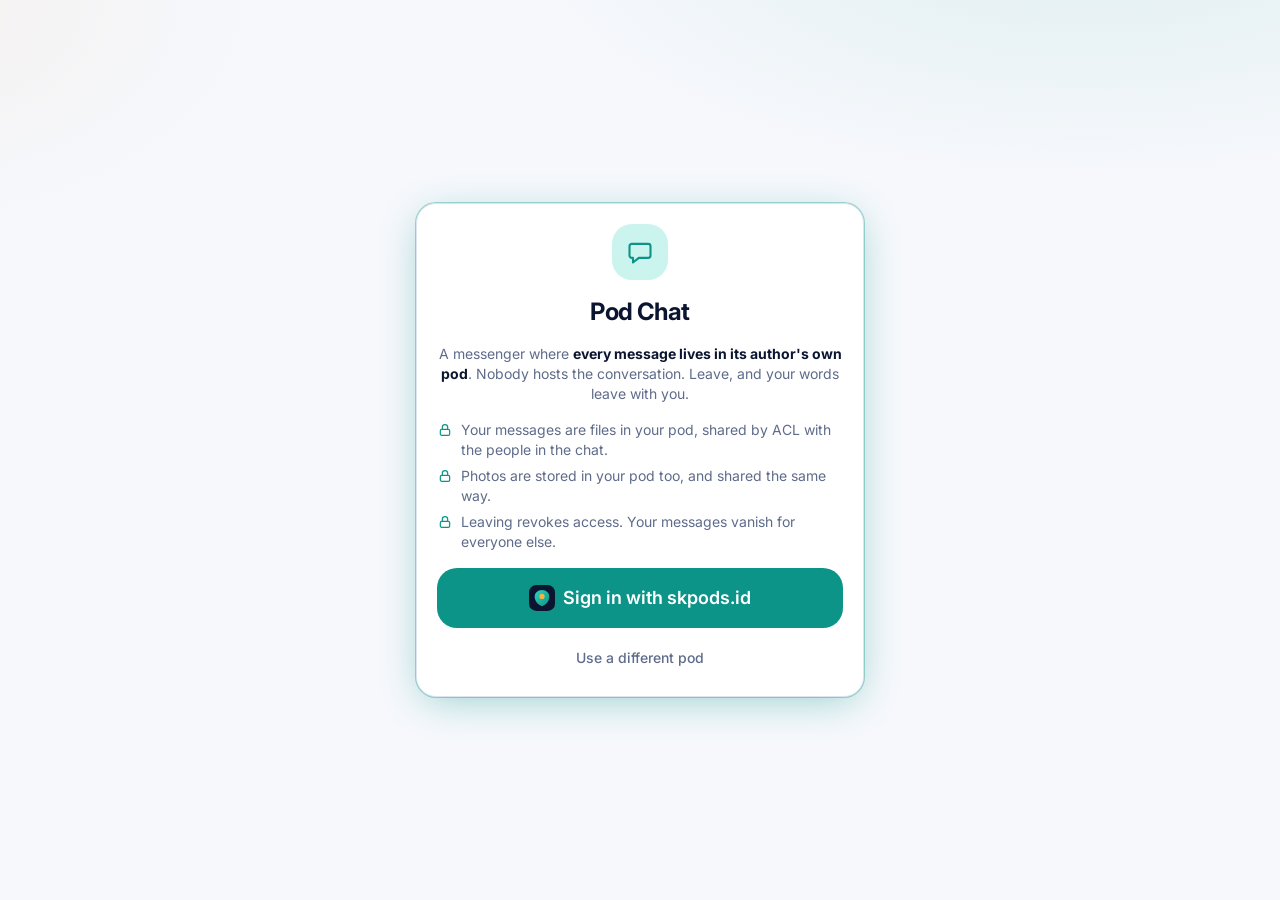
==== commit 5ef82115: "deploy: Pod Chat from skpods b3ab752 (Sign in with skpods.id) with push relay wss://relay.skpods.id " ====
--- a/index.html
+++ b/index.html
@@ -10,8 +10,8 @@
     <link rel="preconnect" href="https://fonts.googleapis.com" />
     <link rel="preconnect" href="https://fonts.gstatic.com" crossorigin />
     <link href="https://fonts.googleapis.com/css2?family=Inter:wght@400;500;600;700&family=JetBrains+Mono:wght@400;500&display=swap" rel="stylesheet" />
-    <script type="module" crossorigin src="/assets/index-Bo4i4Fos.js"></script>
-    <link rel="stylesheet" crossorigin href="/assets/index-zlGvlYJm.css">
+    <script type="module" crossorigin src="/assets/index-D6vApBjR.js"></script>
+    <link rel="stylesheet" crossorigin href="/assets/index-mLXANdFa.css">
   </head>
   <body>
     <div id="root"></div>
--- a/assets/index-mLXANdFa.css
+++ b/assets/index-mLXANdFa.css
@@ -0,0 +1 @@
+*,:before,:after{--tw-border-spacing-x: 0;--tw-border-spacing-y: 0;--tw-translate-x: 0;--tw-translate-y: 0;--tw-rotate: 0;--tw-skew-x: 0;--tw-skew-y: 0;--tw-scale-x: 1;--tw-scale-y: 1;--tw-pan-x: ;--tw-pan-y: ;--tw-pinch-zoom: ;--tw-scroll-snap-strictness: proximity;--tw-gradient-from-position: ;--tw-gradient-via-position: ;--tw-gradient-to-position: ;--tw-ordinal: ;--tw-slashed-zero: ;--tw-numeric-figure: ;--tw-numeric-spacing: ;--tw-numeric-fraction: ;--tw-ring-inset: ;--tw-ring-offset-width: 0px;--tw-ring-offset-color: #fff;--tw-ring-color: rgb(59 130 246 / .5);--tw-ring-offset-shadow: 0 0 #0000;--tw-ring-shadow: 0 0 #0000;--tw-shadow: 0 0 #0000;--tw-shadow-colored: 0 0 #0000;--tw-blur: ;--tw-brightness: ;--tw-contrast: ;--tw-grayscale: ;--tw-hue-rotate: ;--tw-invert: ;--tw-saturate: ;--tw-sepia: ;--tw-drop-shadow: ;--tw-backdrop-blur: ;--tw-backdrop-brightness: ;--tw-backdrop-contrast: ;--tw-backdrop-grayscale: ;--tw-backdrop-hue-rotate: ;--tw-backdrop-invert: ;--tw-backdrop-opacity: ;--tw-backdrop-saturate: ;--tw-backdrop-sepia: ;--tw-contain-size: ;--tw-contain-layout: ;--tw-contain-paint: ;--tw-contain-style: }::backdrop{--tw-border-spacing-x: 0;--tw-border-spacing-y: 0;--tw-translate-x: 0;--tw-translate-y: 0;--tw-rotate: 0;--tw-skew-x: 0;--tw-skew-y: 0;--tw-scale-x: 1;--tw-scale-y: 1;--tw-pan-x: ;--tw-pan-y: ;--tw-pinch-zoom: ;--tw-scroll-snap-strictness: proximity;--tw-gradient-from-position: ;--tw-gradient-via-position: ;--tw-gradient-to-position: ;--tw-ordinal: ;--tw-slashed-zero: ;--tw-numeric-figure: ;--tw-numeric-spacing: ;--tw-numeric-fraction: ;--tw-ring-inset: ;--tw-ring-offset-width: 0px;--tw-ring-offset-color: #fff;--tw-ring-color: rgb(59 130 246 / .5);--tw-ring-offset-shadow: 0 0 #0000;--tw-ring-shadow: 0 0 #0000;--tw-shadow: 0 0 #0000;--tw-shadow-colored: 0 0 #0000;--tw-blur: ;--tw-brightness: ;--tw-contrast: ;--tw-grayscale: ;--tw-hue-rotate: ;--tw-invert: ;--tw-saturate: ;--tw-sepia: ;--tw-drop-shadow: ;--tw-backdrop-blur: ;--tw-backdrop-brightness: ;--tw-backdrop-contrast: ;--tw-backdrop-grayscale: ;--tw-backdrop-hue-rotate: ;--tw-backdrop-invert: ;--tw-backdrop-opacity: ;--tw-backdrop-saturate: ;--tw-backdrop-sepia: ;--tw-contain-size: ;--tw-contain-layout: ;--tw-contain-paint: ;--tw-contain-style: }*,:before,:after{box-sizing:border-box;border-width:0;border-style:solid;border-color:#e5e7eb}:before,:after{--tw-content: ""}html,:host{line-height:1.5;-webkit-text-size-adjust:100%;-moz-tab-size:4;-o-tab-size:4;tab-size:4;font-family:Inter,ui-sans-serif,system-ui,-apple-system,Segoe UI,Roboto,sans-serif;font-feature-settings:normal;font-variation-settings:normal;-webkit-tap-highlight-color:transparent}body{margin:0;line-height:inherit}hr{height:0;color:inherit;border-top-width:1px}abbr:where([title]){-webkit-text-decoration:underline dotted;text-decoration:underline dotted}h1,h2,h3,h4,h5,h6{font-size:inherit;font-weight:inherit}a{color:inherit;text-decoration:inherit}b,strong{font-weight:bolder}code,kbd,samp,pre{font-family:JetBrains Mono,ui-monospace,SFMono-Regular,Menlo,monospace;font-feature-settings:normal;font-variation-settings:normal;font-size:1em}small{font-size:80%}sub,sup{font-size:75%;line-height:0;position:relative;vertical-align:baseline}sub{bottom:-.25em}sup{top:-.5em}table{text-indent:0;border-color:inherit;border-collapse:collapse}button,input,optgroup,select,textarea{font-family:inherit;font-feature-settings:inherit;font-variation-settings:inherit;font-size:100%;font-weight:inherit;line-height:inherit;letter-spacing:inherit;color:inherit;margin:0;padding:0}button,select{text-transform:none}button,input:where([type=button]),input:where([type=reset]),input:where([type=submit]){-webkit-appearance:button;background-color:transparent;background-image:none}:-moz-focusring{outline:auto}:-moz-ui-invalid{box-shadow:none}progress{vertical-align:baseline}::-webkit-inner-spin-button,::-webkit-outer-spin-button{height:auto}[type=search]{-webkit-appearance:textfield;outline-offset:-2px}::-webkit-search-decoration{-webkit-appearance:none}::-webkit-file-upload-button{-webkit-appearance:button;font:inherit}summary{display:list-item}blockquote,dl,dd,h1,h2,h3,h4,h5,h6,hr,figure,p,pre{margin:0}fieldset{margin:0;padding:0}legend{padding:0}ol,ul,menu{list-style:none;margin:0;padding:0}dialog{padding:0}textarea{resize:vertical}input::-moz-placeholder,textarea::-moz-placeholder{opacity:1;color:#9ca3af}input::placeholder,textarea::placeholder{opacity:1;color:#9ca3af}button,[role=button]{cursor:pointer}:disabled{cursor:default}img,svg,video,canvas,audio,iframe,embed,object{display:block;vertical-align:middle}img,video{max-width:100%;height:auto}[hidden]:where(:not([hidden=until-found])){display:none}html{--tw-bg-opacity: 1;background-color:rgb(var(--skp-bg) / var(--tw-bg-opacity, 1));font-family:Inter,ui-sans-serif,system-ui,-apple-system,Segoe UI,Roboto,sans-serif;--tw-text-opacity: 1;color:rgb(var(--skp-ink) / var(--tw-text-opacity, 1));-webkit-font-smoothing:antialiased;-moz-osx-font-smoothing:grayscale}body{min-height:100vh;background-image:radial-gradient(60rem 28rem at 85% -10%,rgb(var(--skp-brand) / .1),transparent 60%),radial-gradient(40rem 24rem at -10% 0%,rgb(var(--skp-warm) / .06),transparent 60%);background-attachment:fixed}:focus-visible{outline:2px solid transparent;outline-offset:2px;--tw-ring-offset-shadow: var(--tw-ring-inset) 0 0 0 var(--tw-ring-offset-width) var(--tw-ring-offset-color);--tw-ring-shadow: var(--tw-ring-inset) 0 0 0 calc(2px + var(--tw-ring-offset-width)) var(--tw-ring-color);box-shadow:var(--tw-ring-offset-shadow),var(--tw-ring-shadow),var(--tw-shadow, 0 0 #0000);--tw-ring-opacity: 1;--tw-ring-color: rgb(var(--skp-brand) / var(--tw-ring-opacity, 1));--tw-ring-offset-width: 2px;--tw-ring-offset-color: rgb(var(--skp-bg) / 1)}::-moz-selection{background:rgb(var(--skp-brand) / .3)}::selection{background:rgb(var(--skp-brand) / .3)}.container{width:100%}@media (min-width: 640px){.container{max-width:640px}}@media (min-width: 768px){.container{max-width:768px}}@media (min-width: 1024px){.container{max-width:1024px}}@media (min-width: 1280px){.container{max-width:1280px}}@media (min-width: 1536px){.container{max-width:1536px}}.skp-card{border-radius:1.25rem;border-width:1px;--tw-border-opacity: 1;border-color:rgb(var(--skp-line) / var(--tw-border-opacity, 1));--tw-bg-opacity: 1;background-color:rgb(var(--skp-surface) / var(--tw-bg-opacity, 1));--tw-shadow: 0 1px 2px rgb(var(--skp-shadow) / .06), 0 8px 24px -12px rgb(var(--skp-shadow) / .18);--tw-shadow-colored: 0 1px 2px var(--tw-shadow-color), 0 8px 24px -12px var(--tw-shadow-color);box-shadow:var(--tw-ring-offset-shadow, 0 0 #0000),var(--tw-ring-shadow, 0 0 #0000),var(--tw-shadow)}.skp-btn-primary{display:inline-flex;align-items:center;justify-content:center;gap:.5rem;border-radius:.9rem;padding:.625rem 1rem;font-size:.875rem;line-height:1.25rem;font-weight:600;transition-property:color,background-color,border-color,text-decoration-color,fill,stroke,opacity,box-shadow,transform,filter,backdrop-filter;transition-timing-function:cubic-bezier(.4,0,.2,1);transition-duration:.15s}.skp-btn-primary:active{--tw-scale-x: .98;--tw-scale-y: .98;transform:translate(var(--tw-translate-x),var(--tw-translate-y)) rotate(var(--tw-rotate)) skew(var(--tw-skew-x)) skewY(var(--tw-skew-y)) scaleX(var(--tw-scale-x)) scaleY(var(--tw-scale-y))}.skp-btn-primary:disabled{pointer-events:none;opacity:.5}.skp-btn-primary{--tw-bg-opacity: 1;background-color:rgb(var(--skp-brand) / var(--tw-bg-opacity, 1));--tw-text-opacity: 1;color:rgb(var(--skp-brand-ink) / var(--tw-text-opacity, 1))}.skp-btn-primary:hover{--tw-shadow: 0 0 0 1px rgb(var(--skp-brand) / .35), 0 8px 40px -8px rgb(var(--skp-brand) / .45);--tw-shadow-colored: 0 0 0 1px var(--tw-shadow-color), 0 8px 40px -8px var(--tw-shadow-color);box-shadow:var(--tw-ring-offset-shadow, 0 0 #0000),var(--tw-ring-shadow, 0 0 #0000),var(--tw-shadow)}.skp-btn-secondary{display:inline-flex;align-items:center;justify-content:center;gap:.5rem;border-radius:.9rem;padding:.625rem 1rem;font-size:.875rem;line-height:1.25rem;font-weight:600;transition-property:color,background-color,border-color,text-decoration-color,fill,stroke,opacity,box-shadow,transform,filter,backdrop-filter;transition-timing-function:cubic-bezier(.4,0,.2,1);transition-duration:.15s}.skp-btn-secondary:active{--tw-scale-x: .98;--tw-scale-y: .98;transform:translate(var(--tw-translate-x),var(--tw-translate-y)) rotate(var(--tw-rotate)) skew(var(--tw-skew-x)) skewY(var(--tw-skew-y)) scaleX(var(--tw-scale-x)) scaleY(var(--tw-scale-y))}.skp-btn-secondary:disabled{pointer-events:none;opacity:.5}.skp-btn-secondary{border-width:1px;--tw-border-opacity: 1;border-color:rgb(var(--skp-line) / var(--tw-border-opacity, 1));--tw-bg-opacity: 1;background-color:rgb(var(--skp-surface-2) / var(--tw-bg-opacity, 1));--tw-text-opacity: 1;color:rgb(var(--skp-ink) / var(--tw-text-opacity, 1))}.skp-btn-secondary:hover{border-color:rgb(var(--skp-brand) / .6)}.skp-btn-danger{display:inline-flex;align-items:center;justify-content:center;gap:.5rem;border-radius:.9rem;padding:.625rem 1rem;font-size:.875rem;line-height:1.25rem;font-weight:600;transition-property:color,background-color,border-color,text-decoration-color,fill,stroke,opacity,box-shadow,transform,filter,backdrop-filter;transition-timing-function:cubic-bezier(.4,0,.2,1);transition-duration:.15s}.skp-btn-danger:active{--tw-scale-x: .98;--tw-scale-y: .98;transform:translate(var(--tw-translate-x),var(--tw-translate-y)) rotate(var(--tw-rotate)) skew(var(--tw-skew-x)) skewY(var(--tw-skew-y)) scaleX(var(--tw-scale-x)) scaleY(var(--tw-scale-y))}.skp-btn-danger:disabled{pointer-events:none;opacity:.5}.skp-btn-danger{border-width:1px;border-color:rgb(var(--skp-danger) / .3);background-color:rgb(var(--skp-danger) / .1);--tw-text-opacity: 1;color:rgb(var(--skp-danger) / var(--tw-text-opacity, 1))}.skp-btn-danger:hover{background-color:rgb(var(--skp-danger) / .15)}.skp-btn-ghost{display:inline-flex;align-items:center;justify-content:center;gap:.5rem;border-radius:.9rem;padding:.625rem 1rem;font-size:.875rem;line-height:1.25rem;font-weight:600;transition-property:color,background-color,border-color,text-decoration-color,fill,stroke,opacity,box-shadow,transform,filter,backdrop-filter;transition-timing-function:cubic-bezier(.4,0,.2,1);transition-duration:.15s}.skp-btn-ghost:active{--tw-scale-x: .98;--tw-scale-y: .98;transform:translate(var(--tw-translate-x),var(--tw-translate-y)) rotate(var(--tw-rotate)) skew(var(--tw-skew-x)) skewY(var(--tw-skew-y)) scaleX(var(--tw-scale-x)) scaleY(var(--tw-scale-y))}.skp-btn-ghost:disabled{pointer-events:none;opacity:.5}.skp-btn-ghost{--tw-text-opacity: 1;color:rgb(var(--skp-muted) / var(--tw-text-opacity, 1))}.skp-btn-ghost:hover{--tw-bg-opacity: 1;background-color:rgb(var(--skp-surface-2) / var(--tw-bg-opacity, 1));--tw-text-opacity: 1;color:rgb(var(--skp-ink) / var(--tw-text-opacity, 1))}.sr-only{position:absolute;width:1px;height:1px;padding:0;margin:-1px;overflow:hidden;clip:rect(0,0,0,0);white-space:nowrap;border-width:0}.pointer-events-none{pointer-events:none}.pointer-events-auto{pointer-events:auto}.visible{visibility:visible}.collapse{visibility:collapse}.static{position:static}.fixed{position:fixed}.absolute{position:absolute}.relative{position:relative}.sticky{position:sticky}.inset-0{top:0;right:0;bottom:0;left:0}.inset-x-0{left:0;right:0}.inset-y-0{top:0;bottom:0}.-left-\[5px\]{left:-5px}.bottom-0{bottom:0}.bottom-2{bottom:.5rem}.bottom-20{bottom:5rem}.left-0{left:0}.left-0\.5{left:.125rem}.left-3{left:.75rem}.left-full{left:100%}.right-0{right:0}.right-\[28\%\]{right:28%}.top-0{top:0}.top-0\.5{top:.125rem}.top-1\.5{top:.375rem}.top-1\/2{top:50%}.z-10{z-index:10}.z-30{z-index:30}.z-40{z-index:40}.z-50{z-index:50}.m-4{margin:1rem}.m-auto{margin:auto}.mx-3{margin-left:.75rem;margin-right:.75rem}.mx-auto{margin-left:auto;margin-right:auto}.my-1\.5{margin-top:.375rem;margin-bottom:.375rem}.my-3{margin-top:.75rem;margin-bottom:.75rem}.mb-0\.5{margin-bottom:.125rem}.mb-1{margin-bottom:.25rem}.mb-2{margin-bottom:.5rem}.mb-3{margin-bottom:.75rem}.mb-4{margin-bottom:1rem}.ml-1{margin-left:.25rem}.ml-2{margin-left:.5rem}.ml-3{margin-left:.75rem}.ml-4{margin-left:1rem}.ml-auto{margin-left:auto}.mt-0\.5{margin-top:.125rem}.mt-1{margin-top:.25rem}.mt-10{margin-top:2.5rem}.mt-2{margin-top:.5rem}.mt-2\.5{margin-top:.625rem}.mt-3{margin-top:.75rem}.mt-5{margin-top:1.25rem}.block{display:block}.inline-block{display:inline-block}.flex{display:flex}.inline-flex{display:inline-flex}.\!hidden{display:none!important}.hidden{display:none}.\!h-10{height:2.5rem!important}.\!h-11{height:2.75rem!important}.\!h-4{height:1rem!important}.\!h-7{height:1.75rem!important}.h-1{height:.25rem}.h-10{height:2.5rem}.h-11{height:2.75rem}.h-12{height:3rem}.h-14{height:3.5rem}.h-16{height:4rem}.h-2{height:.5rem}.h-2\.5{height:.625rem}.h-3{height:.75rem}.h-5{height:1.25rem}.h-6{height:1.5rem}.h-7{height:1.75rem}.h-9{height:2.25rem}.h-\[100dvh\]{height:100dvh}.h-\[4\.25rem\]{height:4.25rem}.h-auto{height:auto}.h-full{height:100%}.max-h-36{max-height:9rem}.max-h-\[92dvh\]{max-height:92dvh}.max-h-full{max-height:100%}.min-h-0{min-height:0px}.min-h-\[2\.75rem\]{min-height:2.75rem}.min-h-\[3\.5rem\]{min-height:3.5rem}.min-h-\[3\.75rem\]{min-height:3.75rem}.min-h-screen{min-height:100vh}.\!w-10{width:2.5rem!important}.\!w-11{width:2.75rem!important}.\!w-4{width:1rem!important}.\!w-7{width:1.75rem!important}.w-1{width:.25rem}.w-1\/2{width:50%}.w-11{width:2.75rem}.w-12{width:3rem}.w-14{width:3.5rem}.w-2{width:.5rem}.w-2\.5{width:.625rem}.w-2\/3{width:66.666667%}.w-3\/5{width:60%}.w-40{width:10rem}.w-48{width:12rem}.w-5{width:1.25rem}.w-6{width:1.5rem}.w-7{width:1.75rem}.w-9{width:2.25rem}.w-\[min\(16rem\,70vw\)\]{width:min(16rem,70vw)}.w-full{width:100%}.min-w-0{min-width:0px}.min-w-16{min-width:4rem}.min-w-\[1\.4rem\]{min-width:1.4rem}.max-w-3xl{max-width:48rem}.max-w-40{max-width:10rem}.max-w-5xl{max-width:64rem}.max-w-\[82\%\]{max-width:82%}.max-w-full{max-width:100%}.max-w-md{max-width:28rem}.max-w-sm{max-width:24rem}.max-w-xs{max-width:20rem}.flex-1{flex:1 1 0%}.shrink-0{flex-shrink:0}.grow{flex-grow:1}.-translate-y-1\/2{--tw-translate-y: -50%;transform:translate(var(--tw-translate-x),var(--tw-translate-y)) rotate(var(--tw-rotate)) skew(var(--tw-skew-x)) skewY(var(--tw-skew-y)) scaleX(var(--tw-scale-x)) scaleY(var(--tw-scale-y))}.translate-x-5{--tw-translate-x: 1.25rem;transform:translate(var(--tw-translate-x),var(--tw-translate-y)) rotate(var(--tw-rotate)) skew(var(--tw-skew-x)) skewY(var(--tw-skew-y)) scaleX(var(--tw-scale-x)) scaleY(var(--tw-scale-y))}@keyframes dissolve{0%{opacity:1;filter:blur(0)}45%{opacity:.35;filter:blur(4px)}to{opacity:.85;filter:blur(0)}}.animate-dissolve{animation:dissolve .9s ease-out both}@keyframes fade-up{0%{opacity:0;transform:translateY(8px)}to{opacity:1;transform:none}}.animate-fade-up{animation:fade-up .35s ease-out both}@keyframes ping{75%,to{transform:scale(2);opacity:0}}.animate-ping{animation:ping 1s cubic-bezier(0,0,.2,1) infinite}@keyframes pop{0%{transform:scale(.96);opacity:0}to{transform:scale(1);opacity:1}}.animate-pop{animation:pop .18s ease-out both}@keyframes pulse{50%{opacity:.5}}.animate-pulse{animation:pulse 2s cubic-bezier(.4,0,.6,1) infinite}@keyframes pulse-ring{0%{box-shadow:0 0 rgb(var(--skp-brand) / .5)}to{box-shadow:0 0 0 10px rgb(var(--skp-brand) / 0)}}.animate-pulse-ring{animation:pulse-ring 1.6s ease-out infinite}@keyframes rise{0%{opacity:0;transform:translateY(6px) scale(.98)}to{opacity:1;transform:none}}.animate-rise{animation:rise .22s ease-out both}@keyframes spin{to{transform:rotate(360deg)}}.animate-spin{animation:spin 1s linear infinite}@keyframes toast-in{0%{opacity:0;transform:translateY(12px) scale(.98)}to{opacity:1;transform:none}}.animate-toast-in{animation:toast-in .22s ease-out both}.select-none{-webkit-user-select:none;-moz-user-select:none;user-select:none}.select-text{-webkit-user-select:text;-moz-user-select:text;user-select:text}.resize-none{resize:none}.flex-row{flex-direction:row}.flex-row-reverse{flex-direction:row-reverse}.flex-col{flex-direction:column}.flex-wrap{flex-wrap:wrap}.items-start{align-items:flex-start}.items-end{align-items:flex-end}.items-center{align-items:center}.items-baseline{align-items:baseline}.items-stretch{align-items:stretch}.justify-start{justify-content:flex-start}.justify-end{justify-content:flex-end}.justify-center{justify-content:center}.justify-between{justify-content:space-between}.gap-0\.5{gap:.125rem}.gap-1{gap:.25rem}.gap-1\.5{gap:.375rem}.gap-2{gap:.5rem}.gap-3{gap:.75rem}.gap-x-3{-moz-column-gap:.75rem;column-gap:.75rem}.-space-x-1\.5>:not([hidden])~:not([hidden]){--tw-space-x-reverse: 0;margin-right:calc(-.375rem * var(--tw-space-x-reverse));margin-left:calc(-.375rem * calc(1 - var(--tw-space-x-reverse)))}.space-y-1>:not([hidden])~:not([hidden]){--tw-space-y-reverse: 0;margin-top:calc(.25rem * calc(1 - var(--tw-space-y-reverse)));margin-bottom:calc(.25rem * var(--tw-space-y-reverse))}.space-y-1\.5>:not([hidden])~:not([hidden]){--tw-space-y-reverse: 0;margin-top:calc(.375rem * calc(1 - var(--tw-space-y-reverse)));margin-bottom:calc(.375rem * var(--tw-space-y-reverse))}.space-y-2>:not([hidden])~:not([hidden]){--tw-space-y-reverse: 0;margin-top:calc(.5rem * calc(1 - var(--tw-space-y-reverse)));margin-bottom:calc(.5rem * var(--tw-space-y-reverse))}.space-y-3>:not([hidden])~:not([hidden]){--tw-space-y-reverse: 0;margin-top:calc(.75rem * calc(1 - var(--tw-space-y-reverse)));margin-bottom:calc(.75rem * var(--tw-space-y-reverse))}.space-y-4>:not([hidden])~:not([hidden]){--tw-space-y-reverse: 0;margin-top:calc(1rem * calc(1 - var(--tw-space-y-reverse)));margin-bottom:calc(1rem * var(--tw-space-y-reverse))}.space-y-6>:not([hidden])~:not([hidden]){--tw-space-y-reverse: 0;margin-top:calc(1.5rem * calc(1 - var(--tw-space-y-reverse)));margin-bottom:calc(1.5rem * var(--tw-space-y-reverse))}.divide-y>:not([hidden])~:not([hidden]){--tw-divide-y-reverse: 0;border-top-width:calc(1px * calc(1 - var(--tw-divide-y-reverse)));border-bottom-width:calc(1px * var(--tw-divide-y-reverse))}.divide-line>:not([hidden])~:not([hidden]){--tw-divide-opacity: 1;border-color:rgb(var(--skp-line) / var(--tw-divide-opacity, 1))}.self-end{align-self:flex-end}.overflow-hidden{overflow:hidden}.overflow-y-auto{overflow-y:auto}.overscroll-contain{overscroll-behavior:contain}.truncate{overflow:hidden;text-overflow:ellipsis;white-space:nowrap}.whitespace-pre-wrap{white-space:pre-wrap}.break-words{overflow-wrap:break-word}.break-all{word-break:break-all}.\!rounded-2xl{border-radius:1.25rem!important}.\!rounded-full{border-radius:9999px!important}.rounded{border-radius:.25rem}.rounded-2xl{border-radius:1.25rem}.rounded-3xl{border-radius:1.5rem}.rounded-full{border-radius:9999px}.rounded-lg{border-radius:.5rem}.rounded-md{border-radius:.375rem}.rounded-xl{border-radius:.9rem}.rounded-b-none{border-bottom-right-radius:0;border-bottom-left-radius:0}.rounded-bl-md{border-bottom-left-radius:.375rem}.rounded-br-md{border-bottom-right-radius:.375rem}.rounded-tl-md{border-top-left-radius:.375rem}.rounded-tr-md{border-top-right-radius:.375rem}.border{border-width:1px}.border-b{border-bottom-width:1px}.border-l{border-left-width:1px}.border-r{border-right-width:1px}.border-t{border-top-width:1px}.border-dashed{border-style:dashed}.border-brand{--tw-border-opacity: 1;border-color:rgb(var(--skp-brand) / var(--tw-border-opacity, 1))}.border-brand\/40{border-color:rgb(var(--skp-brand) / .4)}.border-danger\/30{border-color:rgb(var(--skp-danger) / .3)}.border-danger\/40{border-color:rgb(var(--skp-danger) / .4)}.border-line{--tw-border-opacity: 1;border-color:rgb(var(--skp-line) / var(--tw-border-opacity, 1))}.border-ok\/30{border-color:rgb(var(--skp-ok) / .3)}.border-ok\/40{border-color:rgb(var(--skp-ok) / .4)}.border-teal-700{--tw-border-opacity: 1;border-color:rgb(15 118 110 / var(--tw-border-opacity, 1))}.border-transparent{border-color:transparent}.border-warm\/40{border-color:rgb(var(--skp-warm) / .4)}.border-warn\/30{border-color:rgb(var(--skp-warn) / .3)}.border-warn\/40{border-color:rgb(var(--skp-warn) / .4)}.bg-bg{--tw-bg-opacity: 1;background-color:rgb(var(--skp-bg) / var(--tw-bg-opacity, 1))}.bg-bg\/80{background-color:rgb(var(--skp-bg) / .8)}.bg-bg\/90{background-color:rgb(var(--skp-bg) / .9)}.bg-black\/85{background-color:#000000d9}.bg-brand{--tw-bg-opacity: 1;background-color:rgb(var(--skp-brand) / var(--tw-bg-opacity, 1))}.bg-brand-soft{--tw-bg-opacity: 1;background-color:rgb(var(--skp-brand-soft) / var(--tw-bg-opacity, 1))}.bg-brand-soft\/50{background-color:rgb(var(--skp-brand-soft) / .5)}.bg-brand-soft\/60{background-color:rgb(var(--skp-brand-soft) / .6)}.bg-brand\/10{background-color:rgb(var(--skp-brand) / .1)}.bg-danger{--tw-bg-opacity: 1;background-color:rgb(var(--skp-danger) / var(--tw-bg-opacity, 1))}.bg-danger\/10{background-color:rgb(var(--skp-danger) / .1)}.bg-danger\/5{background-color:rgb(var(--skp-danger) / .05)}.bg-line{--tw-bg-opacity: 1;background-color:rgb(var(--skp-line) / var(--tw-bg-opacity, 1))}.bg-muted{--tw-bg-opacity: 1;background-color:rgb(var(--skp-muted) / var(--tw-bg-opacity, 1))}.bg-navy-950\/60{background-color:#070d1f99}.bg-ok{--tw-bg-opacity: 1;background-color:rgb(var(--skp-ok) / var(--tw-bg-opacity, 1))}.bg-ok\/10{background-color:rgb(var(--skp-ok) / .1)}.bg-surface{--tw-bg-opacity: 1;background-color:rgb(var(--skp-surface) / var(--tw-bg-opacity, 1))}.bg-surface-2{--tw-bg-opacity: 1;background-color:rgb(var(--skp-surface-2) / var(--tw-bg-opacity, 1))}.bg-surface\/90{background-color:rgb(var(--skp-surface) / .9)}.bg-surface\/95{background-color:rgb(var(--skp-surface) / .95)}.bg-teal-700{--tw-bg-opacity: 1;background-color:rgb(15 118 110 / var(--tw-bg-opacity, 1))}.bg-warm{--tw-bg-opacity: 1;background-color:rgb(var(--skp-warm) / var(--tw-bg-opacity, 1))}.bg-warm-soft{--tw-bg-opacity: 1;background-color:rgb(var(--skp-warm-soft) / var(--tw-bg-opacity, 1))}.bg-warm-soft\/60{background-color:rgb(var(--skp-warm-soft) / .6)}.bg-warn{--tw-bg-opacity: 1;background-color:rgb(var(--skp-warn) / var(--tw-bg-opacity, 1))}.bg-warn\/10{background-color:rgb(var(--skp-warn) / .1)}.bg-white{--tw-bg-opacity: 1;background-color:rgb(255 255 255 / var(--tw-bg-opacity, 1))}.bg-gradient-to-br{background-image:linear-gradient(to bottom right,var(--tw-gradient-stops))}.from-amber-400{--tw-gradient-from: #fbbf24 var(--tw-gradient-from-position);--tw-gradient-to: rgb(251 191 36 / 0) var(--tw-gradient-to-position);--tw-gradient-stops: var(--tw-gradient-from), var(--tw-gradient-to)}.from-emerald-400{--tw-gradient-from: #34d399 var(--tw-gradient-from-position);--tw-gradient-to: rgb(52 211 153 / 0) var(--tw-gradient-to-position);--tw-gradient-stops: var(--tw-gradient-from), var(--tw-gradient-to)}.from-indigo-400{--tw-gradient-from: #818cf8 var(--tw-gradient-from-position);--tw-gradient-to: rgb(129 140 248 / 0) var(--tw-gradient-to-position);--tw-gradient-stops: var(--tw-gradient-from), var(--tw-gradient-to)}.from-rose-400{--tw-gradient-from: #fb7185 var(--tw-gradient-from-position);--tw-gradient-to: rgb(251 113 133 / 0) var(--tw-gradient-to-position);--tw-gradient-stops: var(--tw-gradient-from), var(--tw-gradient-to)}.from-sky-400{--tw-gradient-from: #38bdf8 var(--tw-gradient-from-position);--tw-gradient-to: rgb(56 189 248 / 0) var(--tw-gradient-to-position);--tw-gradient-stops: var(--tw-gradient-from), var(--tw-gradient-to)}.from-teal-400{--tw-gradient-from: #2dd4bf var(--tw-gradient-from-position);--tw-gradient-to: rgb(45 212 191 / 0) var(--tw-gradient-to-position);--tw-gradient-stops: var(--tw-gradient-from), var(--tw-gradient-to)}.to-blue-600{--tw-gradient-to: #2563eb var(--tw-gradient-to-position)}.to-cyan-600{--tw-gradient-to: #0891b2 var(--tw-gradient-to-position)}.to-orange-600{--tw-gradient-to: #ea580c var(--tw-gradient-to-position)}.to-pink-600{--tw-gradient-to: #db2777 var(--tw-gradient-to-position)}.to-teal-600{--tw-gradient-to: #0d9488 var(--tw-gradient-to-position)}.to-violet-600{--tw-gradient-to: #7c3aed var(--tw-gradient-to-position)}.object-cover{-o-object-fit:cover;object-fit:cover}.\!p-0{padding:0!important}.\!p-2{padding:.5rem!important}.p-0{padding:0}.p-1{padding:.25rem}.p-1\.5{padding:.375rem}.p-2{padding:.5rem}.p-3{padding:.75rem}.p-4{padding:1rem}.p-5{padding:1.25rem}.p-8{padding:2rem}.\!px-2\.5{padding-left:.625rem!important;padding-right:.625rem!important}.\!px-3{padding-left:.75rem!important;padding-right:.75rem!important}.\!py-1\.5{padding-top:.375rem!important;padding-bottom:.375rem!important}.\!py-3{padding-top:.75rem!important;padding-bottom:.75rem!important}.\!py-4{padding-top:1rem!important;padding-bottom:1rem!important}.px-1{padding-left:.25rem;padding-right:.25rem}.px-1\.5{padding-left:.375rem;padding-right:.375rem}.px-2{padding-left:.5rem;padding-right:.5rem}.px-2\.5{padding-left:.625rem;padding-right:.625rem}.px-3{padding-left:.75rem;padding-right:.75rem}.px-3\.5{padding-left:.875rem;padding-right:.875rem}.px-4{padding-left:1rem;padding-right:1rem}.px-5{padding-left:1.25rem;padding-right:1.25rem}.px-6{padding-left:1.5rem;padding-right:1.5rem}.py-0\.5{padding-top:.125rem;padding-bottom:.125rem}.py-1{padding-top:.25rem;padding-bottom:.25rem}.py-1\.5{padding-top:.375rem;padding-bottom:.375rem}.py-10{padding-top:2.5rem;padding-bottom:2.5rem}.py-2{padding-top:.5rem;padding-bottom:.5rem}.py-2\.5{padding-top:.625rem;padding-bottom:.625rem}.py-3{padding-top:.75rem;padding-bottom:.75rem}.py-4{padding-top:1rem;padding-bottom:1rem}.py-6{padding-top:1.5rem;padding-bottom:1.5rem}.pb-1\.5{padding-bottom:.375rem}.pb-2{padding-bottom:.5rem}.pb-24{padding-bottom:6rem}.pb-28{padding-bottom:7rem}.pb-3{padding-bottom:.75rem}.pb-5{padding-bottom:1.25rem}.pb-\[env\(safe-area-inset-bottom\)\]{padding-bottom:env(safe-area-inset-bottom)}.pb-\[max\(0\.625rem\,env\(safe-area-inset-bottom\)\)\]{padding-bottom:max(.625rem,env(safe-area-inset-bottom))}.pb-\[max\(0\.75rem\,env\(safe-area-inset-bottom\)\)\]{padding-bottom:max(.75rem,env(safe-area-inset-bottom))}.pl-1{padding-left:.25rem}.pl-5{padding-left:1.25rem}.pl-6{padding-left:1.5rem}.pl-9{padding-left:2.25rem}.pr-3{padding-right:.75rem}.pt-1\.5{padding-top:.375rem}.pt-2{padding-top:.5rem}.pt-3{padding-top:.75rem}.pt-4{padding-top:1rem}.pt-5{padding-top:1.25rem}.text-left{text-align:left}.text-center{text-align:center}.text-right{text-align:right}.align-middle{vertical-align:middle}.font-mono{font-family:JetBrains Mono,ui-monospace,SFMono-Regular,Menlo,monospace}.\!text-\[10px\]{font-size:10px!important}.\!text-\[8px\]{font-size:8px!important}.\!text-base{font-size:1rem!important;line-height:1.5rem!important}.text-2xl{font-size:1.5rem;line-height:2rem}.text-\[10px\]{font-size:10px}.text-\[11px\]{font-size:11px}.text-\[15px\]{font-size:15px}.text-base{font-size:1rem;line-height:1.5rem}.text-lg{font-size:1.125rem;line-height:1.75rem}.text-sm{font-size:.875rem;line-height:1.25rem}.text-xs{font-size:.75rem;line-height:1rem}.font-bold{font-weight:700}.font-medium{font-weight:500}.font-normal{font-weight:400}.font-semibold{font-weight:600}.uppercase{text-transform:uppercase}.lowercase{text-transform:lowercase}.italic{font-style:italic}.tabular-nums{--tw-numeric-spacing: tabular-nums;font-variant-numeric:var(--tw-ordinal) var(--tw-slashed-zero) var(--tw-numeric-figure) var(--tw-numeric-spacing) var(--tw-numeric-fraction)}.leading-snug{line-height:1.375}.leading-tight{line-height:1.25}.tracking-tight{letter-spacing:-.025em}.tracking-wide{letter-spacing:.025em}.text-amber-700{--tw-text-opacity: 1;color:rgb(180 83 9 / var(--tw-text-opacity, 1))}.text-brand{--tw-text-opacity: 1;color:rgb(var(--skp-brand) / var(--tw-text-opacity, 1))}.text-current{color:currentColor}.text-danger{--tw-text-opacity: 1;color:rgb(var(--skp-danger) / var(--tw-text-opacity, 1))}.text-emerald-700{--tw-text-opacity: 1;color:rgb(4 120 87 / var(--tw-text-opacity, 1))}.text-indigo-600{--tw-text-opacity: 1;color:rgb(79 70 229 / var(--tw-text-opacity, 1))}.text-ink{--tw-text-opacity: 1;color:rgb(var(--skp-ink) / var(--tw-text-opacity, 1))}.text-muted{--tw-text-opacity: 1;color:rgb(var(--skp-muted) / var(--tw-text-opacity, 1))}.text-navy-950{--tw-text-opacity: 1;color:rgb(7 13 31 / var(--tw-text-opacity, 1))}.text-ok{--tw-text-opacity: 1;color:rgb(var(--skp-ok) / var(--tw-text-opacity, 1))}.text-rose-600{--tw-text-opacity: 1;color:rgb(225 29 72 / var(--tw-text-opacity, 1))}.text-sky-700{--tw-text-opacity: 1;color:rgb(3 105 161 / var(--tw-text-opacity, 1))}.text-teal-700{--tw-text-opacity: 1;color:rgb(15 118 110 / var(--tw-text-opacity, 1))}.text-warm{--tw-text-opacity: 1;color:rgb(var(--skp-warm) / var(--tw-text-opacity, 1))}.text-warn{--tw-text-opacity: 1;color:rgb(var(--skp-warn) / var(--tw-text-opacity, 1))}.text-white{--tw-text-opacity: 1;color:rgb(255 255 255 / var(--tw-text-opacity, 1))}.underline{text-decoration-line:underline}.decoration-1{text-decoration-thickness:1px}.underline-offset-2{text-underline-offset:2px}.underline-offset-4{text-underline-offset:4px}.opacity-40{opacity:.4}.opacity-60{opacity:.6}.opacity-70{opacity:.7}.opacity-80{opacity:.8}.shadow{--tw-shadow: 0 1px 3px 0 rgb(0 0 0 / .1), 0 1px 2px -1px rgb(0 0 0 / .1);--tw-shadow-colored: 0 1px 3px 0 var(--tw-shadow-color), 0 1px 2px -1px var(--tw-shadow-color);box-shadow:var(--tw-ring-offset-shadow, 0 0 #0000),var(--tw-ring-shadow, 0 0 #0000),var(--tw-shadow)}.shadow-card{--tw-shadow: 0 1px 2px rgb(var(--skp-shadow) / .06), 0 8px 24px -12px rgb(var(--skp-shadow) / .18);--tw-shadow-colored: 0 1px 2px var(--tw-shadow-color), 0 8px 24px -12px var(--tw-shadow-color);box-shadow:var(--tw-ring-offset-shadow, 0 0 #0000),var(--tw-ring-shadow, 0 0 #0000),var(--tw-shadow)}.shadow-glow{--tw-shadow: 0 0 0 1px rgb(var(--skp-brand) / .35), 0 8px 40px -8px rgb(var(--skp-brand) / .45);--tw-shadow-colored: 0 0 0 1px var(--tw-shadow-color), 0 8px 40px -8px var(--tw-shadow-color);box-shadow:var(--tw-ring-offset-shadow, 0 0 #0000),var(--tw-ring-shadow, 0 0 #0000),var(--tw-shadow)}.shadow-sm{--tw-shadow: 0 1px 2px 0 rgb(0 0 0 / .05);--tw-shadow-colored: 0 1px 2px 0 var(--tw-shadow-color);box-shadow:var(--tw-ring-offset-shadow, 0 0 #0000),var(--tw-ring-shadow, 0 0 #0000),var(--tw-shadow)}.outline-none{outline:2px solid transparent;outline-offset:2px}.ring-1{--tw-ring-offset-shadow: var(--tw-ring-inset) 0 0 0 var(--tw-ring-offset-width) var(--tw-ring-offset-color);--tw-ring-shadow: var(--tw-ring-inset) 0 0 0 calc(1px + var(--tw-ring-offset-width)) var(--tw-ring-color);box-shadow:var(--tw-ring-offset-shadow),var(--tw-ring-shadow),var(--tw-shadow, 0 0 #0000)}.ring-2{--tw-ring-offset-shadow: var(--tw-ring-inset) 0 0 0 var(--tw-ring-offset-width) var(--tw-ring-offset-color);--tw-ring-shadow: var(--tw-ring-inset) 0 0 0 calc(2px + var(--tw-ring-offset-width)) var(--tw-ring-color);box-shadow:var(--tw-ring-offset-shadow),var(--tw-ring-shadow),var(--tw-shadow, 0 0 #0000)}.ring-4{--tw-ring-offset-shadow: var(--tw-ring-inset) 0 0 0 var(--tw-ring-offset-width) var(--tw-ring-offset-color);--tw-ring-shadow: var(--tw-ring-inset) 0 0 0 calc(4px + var(--tw-ring-offset-width)) var(--tw-ring-color);box-shadow:var(--tw-ring-offset-shadow),var(--tw-ring-shadow),var(--tw-shadow, 0 0 #0000)}.ring-brand\/70{--tw-ring-color: rgb(var(--skp-brand) / .7)}.ring-danger\/60{--tw-ring-color: rgb(var(--skp-danger) / .6)}.ring-line{--tw-ring-opacity: 1;--tw-ring-color: rgb(var(--skp-line) / var(--tw-ring-opacity, 1))}.ring-surface{--tw-ring-opacity: 1;--tw-ring-color: rgb(var(--skp-surface) / var(--tw-ring-opacity, 1))}.filter{filter:var(--tw-blur) var(--tw-brightness) var(--tw-contrast) var(--tw-grayscale) var(--tw-hue-rotate) var(--tw-invert) var(--tw-saturate) var(--tw-sepia) var(--tw-drop-shadow)}.backdrop-blur{--tw-backdrop-blur: blur(8px);-webkit-backdrop-filter:var(--tw-backdrop-blur) var(--tw-backdrop-brightness) var(--tw-backdrop-contrast) var(--tw-backdrop-grayscale) var(--tw-backdrop-hue-rotate) var(--tw-backdrop-invert) var(--tw-backdrop-opacity) var(--tw-backdrop-saturate) var(--tw-backdrop-sepia);backdrop-filter:var(--tw-backdrop-blur) var(--tw-backdrop-brightness) var(--tw-backdrop-contrast) var(--tw-backdrop-grayscale) var(--tw-backdrop-hue-rotate) var(--tw-backdrop-invert) var(--tw-backdrop-opacity) var(--tw-backdrop-saturate) var(--tw-backdrop-sepia)}.backdrop-blur-md{--tw-backdrop-blur: blur(12px);-webkit-backdrop-filter:var(--tw-backdrop-blur) var(--tw-backdrop-brightness) var(--tw-backdrop-contrast) var(--tw-backdrop-grayscale) var(--tw-backdrop-hue-rotate) var(--tw-backdrop-invert) var(--tw-backdrop-opacity) var(--tw-backdrop-saturate) var(--tw-backdrop-sepia);backdrop-filter:var(--tw-backdrop-blur) var(--tw-backdrop-brightness) var(--tw-backdrop-contrast) var(--tw-backdrop-grayscale) var(--tw-backdrop-hue-rotate) var(--tw-backdrop-invert) var(--tw-backdrop-opacity) var(--tw-backdrop-saturate) var(--tw-backdrop-sepia)}.backdrop-blur-sm{--tw-backdrop-blur: blur(4px);-webkit-backdrop-filter:var(--tw-backdrop-blur) var(--tw-backdrop-brightness) var(--tw-backdrop-contrast) var(--tw-backdrop-grayscale) var(--tw-backdrop-hue-rotate) var(--tw-backdrop-invert) var(--tw-backdrop-opacity) var(--tw-backdrop-saturate) var(--tw-backdrop-sepia);backdrop-filter:var(--tw-backdrop-blur) var(--tw-backdrop-brightness) var(--tw-backdrop-contrast) var(--tw-backdrop-grayscale) var(--tw-backdrop-hue-rotate) var(--tw-backdrop-invert) var(--tw-backdrop-opacity) var(--tw-backdrop-saturate) var(--tw-backdrop-sepia)}.transition{transition-property:color,background-color,border-color,text-decoration-color,fill,stroke,opacity,box-shadow,transform,filter,backdrop-filter;transition-timing-function:cubic-bezier(.4,0,.2,1);transition-duration:.15s}.transition-\[width\]{transition-property:width;transition-timing-function:cubic-bezier(.4,0,.2,1);transition-duration:.15s}.transition-transform{transition-property:transform;transition-timing-function:cubic-bezier(.4,0,.2,1);transition-duration:.15s}.duration-1000{transition-duration:1s}.ease-linear{transition-timing-function:linear}:root{--skp-bg: 246 248 252;--skp-surface: 255 255 255;--skp-surface-2: 240 244 250;--skp-line: 221 228 240;--skp-ink: 11 21 48;--skp-muted: 94 107 138;--skp-brand: 13 148 136;--skp-brand-soft: 204 244 238;--skp-brand-ink: 255 255 255;--skp-warm: 217 119 6;--skp-warm-soft: 254 236 200;--skp-ok: 22 163 74;--skp-warn: 202 138 4;--skp-danger: 220 38 38;--skp-shadow: 11 21 48;color-scheme:light}:root[data-theme=dark]{--skp-bg: 7 13 31;--skp-surface: 15 26 56;--skp-surface-2: 21 35 74;--skp-line: 36 54 104;--skp-ink: 233 239 252;--skp-muted: 150 165 200;--skp-brand: 45 212 191;--skp-brand-soft: 16 70 74;--skp-brand-ink: 6 20 28;--skp-warm: 251 176 64;--skp-warm-soft: 79 52 12;--skp-ok: 74 222 128;--skp-warn: 250 204 21;--skp-danger: 248 113 113;--skp-shadow: 0 0 0;color-scheme:dark}@media (prefers-color-scheme: dark){:root:not([data-theme=light]){--skp-bg: 7 13 31;--skp-surface: 15 26 56;--skp-surface-2: 21 35 74;--skp-line: 36 54 104;--skp-ink: 233 239 252;--skp-muted: 150 165 200;--skp-brand: 45 212 191;--skp-brand-soft: 16 70 74;--skp-brand-ink: 6 20 28;--skp-warm: 251 176 64;--skp-warm-soft: 79 52 12;--skp-ok: 74 222 128;--skp-warn: 250 204 21;--skp-danger: 248 113 113;--skp-shadow: 0 0 0;color-scheme:dark}}@media (prefers-reduced-motion: reduce){*,:before,:after{animation-duration:.01ms!important;animation-iteration-count:1!important;transition-duration:.01ms!important}}.placeholder\:text-muted::-moz-placeholder{--tw-text-opacity: 1;color:rgb(var(--skp-muted) / var(--tw-text-opacity, 1))}.placeholder\:text-muted::placeholder{--tw-text-opacity: 1;color:rgb(var(--skp-muted) / var(--tw-text-opacity, 1))}.before\:absolute:before{content:var(--tw-content);position:absolute}.before\:inset-0:before{content:var(--tw-content);top:0;right:0;bottom:0;left:0}.before\:-translate-x-full:before{content:var(--tw-content);--tw-translate-x: -100%;transform:translate(var(--tw-translate-x),var(--tw-translate-y)) rotate(var(--tw-rotate)) skew(var(--tw-skew-x)) skewY(var(--tw-skew-y)) scaleX(var(--tw-scale-x)) scaleY(var(--tw-scale-y))}@keyframes shimmer{to{content:var(--tw-content);transform:translate(100%)}}.before\:animate-shimmer:before{content:var(--tw-content);animation:shimmer 1.4s infinite}.before\:bg-gradient-to-r:before{content:var(--tw-content);background-image:linear-gradient(to right,var(--tw-gradient-stops))}.before\:from-transparent:before{content:var(--tw-content);--tw-gradient-from: transparent var(--tw-gradient-from-position);--tw-gradient-to: rgb(0 0 0 / 0) var(--tw-gradient-to-position);--tw-gradient-stops: var(--tw-gradient-from), var(--tw-gradient-to)}.before\:via-line\/60:before{content:var(--tw-content);--tw-gradient-to: rgb(var(--skp-line) / 0) var(--tw-gradient-to-position);--tw-gradient-stops: var(--tw-gradient-from), rgb(var(--skp-line) / .6) var(--tw-gradient-via-position), var(--tw-gradient-to)}.before\:to-transparent:before{content:var(--tw-content);--tw-gradient-to: transparent var(--tw-gradient-to-position)}.last\:pb-0:last-child{padding-bottom:0}.hover\:border-brand\/60:hover{border-color:rgb(var(--skp-brand) / .6)}.hover\:bg-black\/5:hover{background-color:#0000000d}.hover\:bg-surface:hover{--tw-bg-opacity: 1;background-color:rgb(var(--skp-surface) / var(--tw-bg-opacity, 1))}.hover\:bg-surface-2:hover{--tw-bg-opacity: 1;background-color:rgb(var(--skp-surface-2) / var(--tw-bg-opacity, 1))}.hover\:text-ink:hover{--tw-text-opacity: 1;color:rgb(var(--skp-ink) / var(--tw-text-opacity, 1))}.hover\:underline:hover{text-decoration-line:underline}.hover\:opacity-80:hover{opacity:.8}.focus\:not-sr-only:focus{position:static;width:auto;height:auto;padding:0;margin:0;overflow:visible;clip:auto;white-space:normal}.focus\:absolute:focus{position:absolute}.focus\:left-3:focus{left:.75rem}.focus\:top-3:focus{top:.75rem}.focus\:z-50:focus{z-index:50}.focus\:rounded-lg:focus{border-radius:.5rem}.focus\:border-brand:focus{--tw-border-opacity: 1;border-color:rgb(var(--skp-brand) / var(--tw-border-opacity, 1))}.focus\:bg-surface:focus{--tw-bg-opacity: 1;background-color:rgb(var(--skp-surface) / var(--tw-bg-opacity, 1))}.focus\:px-3:focus{padding-left:.75rem;padding-right:.75rem}.focus\:py-2:focus{padding-top:.5rem;padding-bottom:.5rem}.focus\:ring-2:focus{--tw-ring-offset-shadow: var(--tw-ring-inset) 0 0 0 var(--tw-ring-offset-width) var(--tw-ring-offset-color);--tw-ring-shadow: var(--tw-ring-inset) 0 0 0 calc(2px + var(--tw-ring-offset-width)) var(--tw-ring-color);box-shadow:var(--tw-ring-offset-shadow),var(--tw-ring-shadow),var(--tw-shadow, 0 0 #0000)}.focus\:ring-brand\/30:focus{--tw-ring-color: rgb(var(--skp-brand) / .3)}.focus-visible\:ring-2:focus-visible{--tw-ring-offset-shadow: var(--tw-ring-inset) 0 0 0 var(--tw-ring-offset-width) var(--tw-ring-offset-color);--tw-ring-shadow: var(--tw-ring-inset) 0 0 0 calc(2px + var(--tw-ring-offset-width)) var(--tw-ring-color);box-shadow:var(--tw-ring-offset-shadow),var(--tw-ring-shadow),var(--tw-shadow, 0 0 #0000)}.active\:scale-95:active{--tw-scale-x: .95;--tw-scale-y: .95;transform:translate(var(--tw-translate-x),var(--tw-translate-y)) rotate(var(--tw-rotate)) skew(var(--tw-skew-x)) skewY(var(--tw-skew-y)) scaleX(var(--tw-scale-x)) scaleY(var(--tw-scale-y))}.active\:scale-\[\.995\]:active{--tw-scale-x: .995;--tw-scale-y: .995;transform:translate(var(--tw-translate-x),var(--tw-translate-y)) rotate(var(--tw-rotate)) skew(var(--tw-skew-x)) skewY(var(--tw-skew-y)) scaleX(var(--tw-scale-x)) scaleY(var(--tw-scale-y))}.active\:scale-\[\.99\]:active{--tw-scale-x: .99;--tw-scale-y: .99;transform:translate(var(--tw-translate-x),var(--tw-translate-y)) rotate(var(--tw-rotate)) skew(var(--tw-skew-x)) skewY(var(--tw-skew-y)) scaleX(var(--tw-scale-x)) scaleY(var(--tw-scale-y))}.disabled\:opacity-50:disabled{opacity:.5}.dark\:border-brand:is([data-theme=dark] *){--tw-border-opacity: 1;border-color:rgb(var(--skp-brand) / var(--tw-border-opacity, 1))}.dark\:bg-brand:is([data-theme=dark] *){--tw-bg-opacity: 1;background-color:rgb(var(--skp-brand) / var(--tw-bg-opacity, 1))}.dark\:bg-surface-2:is([data-theme=dark] *){--tw-bg-opacity: 1;background-color:rgb(var(--skp-surface-2) / var(--tw-bg-opacity, 1))}.dark\:text-amber-300:is([data-theme=dark] *){--tw-text-opacity: 1;color:rgb(252 211 77 / var(--tw-text-opacity, 1))}.dark\:text-brand:is([data-theme=dark] *){--tw-text-opacity: 1;color:rgb(var(--skp-brand) / var(--tw-text-opacity, 1))}.dark\:text-brand-ink:is([data-theme=dark] *){--tw-text-opacity: 1;color:rgb(var(--skp-brand-ink) / var(--tw-text-opacity, 1))}.dark\:text-emerald-300:is([data-theme=dark] *){--tw-text-opacity: 1;color:rgb(110 231 183 / var(--tw-text-opacity, 1))}.dark\:text-indigo-300:is([data-theme=dark] *){--tw-text-opacity: 1;color:rgb(165 180 252 / var(--tw-text-opacity, 1))}.dark\:text-rose-300:is([data-theme=dark] *){--tw-text-opacity: 1;color:rgb(253 164 175 / var(--tw-text-opacity, 1))}.dark\:text-sky-300:is([data-theme=dark] *){--tw-text-opacity: 1;color:rgb(125 211 252 / var(--tw-text-opacity, 1))}.dark\:text-teal-300:is([data-theme=dark] *){--tw-text-opacity: 1;color:rgb(94 234 212 / var(--tw-text-opacity, 1))}@media (min-width: 640px){.sm\:bottom-6{bottom:1.5rem}.sm\:left-auto{left:auto}.sm\:right-6{right:1.5rem}.sm\:mx-0{margin-left:0;margin-right:0}.sm\:block{display:block}.sm\:inline{display:inline}.sm\:max-w-\[68\%\]{max-width:68%}.sm\:items-center{align-items:center}.sm\:rounded-b-2xl{border-bottom-right-radius:1.25rem;border-bottom-left-radius:1.25rem}.sm\:p-4{padding:1rem}.sm\:px-3{padding-left:.75rem;padding-right:.75rem}.sm\:px-5{padding-left:1.25rem;padding-right:1.25rem}.sm\:\!text-lg{font-size:1.125rem!important;line-height:1.75rem!important}}@media (min-width: 768px){.md\:static{position:static}.md\:z-auto{z-index:auto}.md\:flex{display:flex}.md\:hidden{display:none}.md\:w-\[22rem\]{width:22rem}.md\:shrink-0{flex-shrink:0}.md\:border-l{border-left-width:1px}.md\:border-line{--tw-border-opacity: 1;border-color:rgb(var(--skp-line) / var(--tw-border-opacity, 1))}.md\:pb-10{padding-bottom:2.5rem}}@media (min-width: 1024px){.lg\:w-\[24rem\]{width:24rem}}.\[\&_\[role\=timer\]\]\:text-xs [role=timer]{font-size:.75rem;line-height:1rem}.\[\&_span\]\:\!text-current span{color:currentColor!important}html,body,#root{height:100%}body{overflow:hidden}.pc-scroll-fade{-webkit-mask-image:linear-gradient(to bottom,transparent,#000 12px);mask-image:linear-gradient(to bottom,transparent,#000 12px)}
